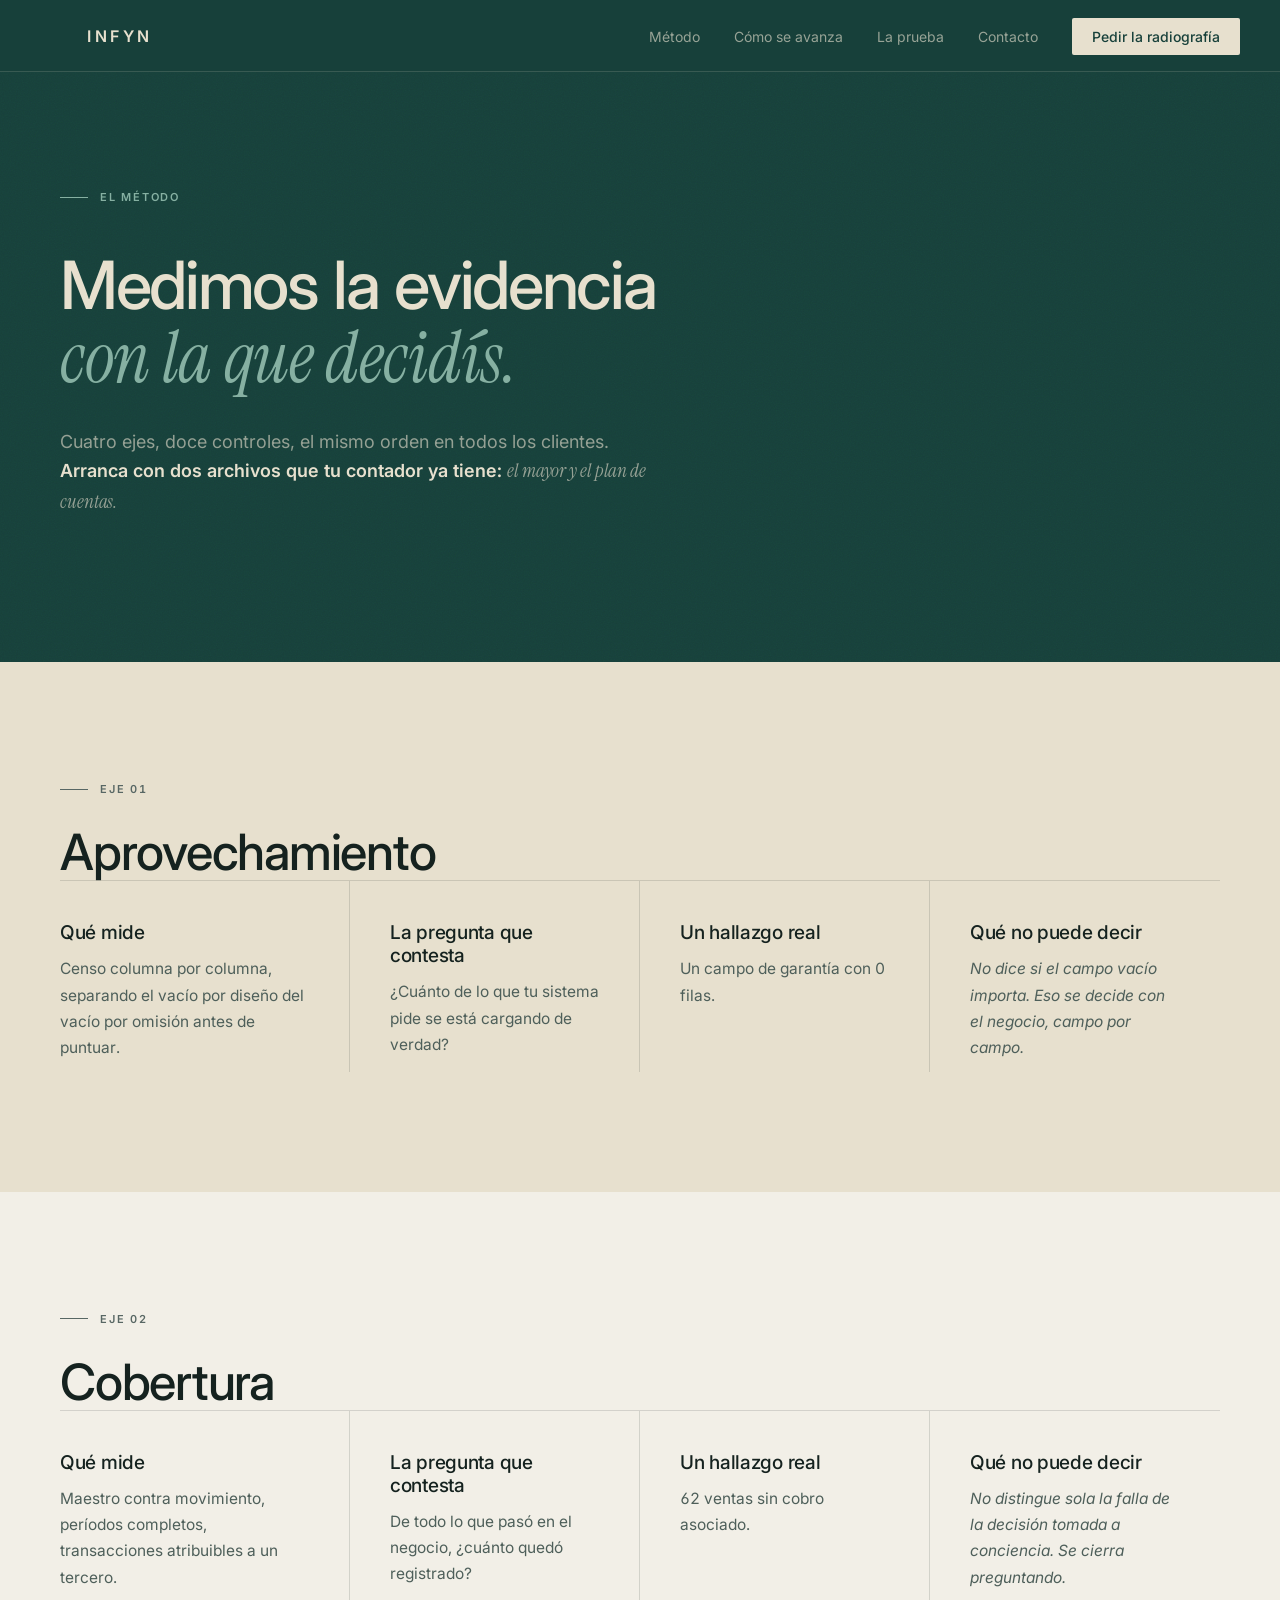
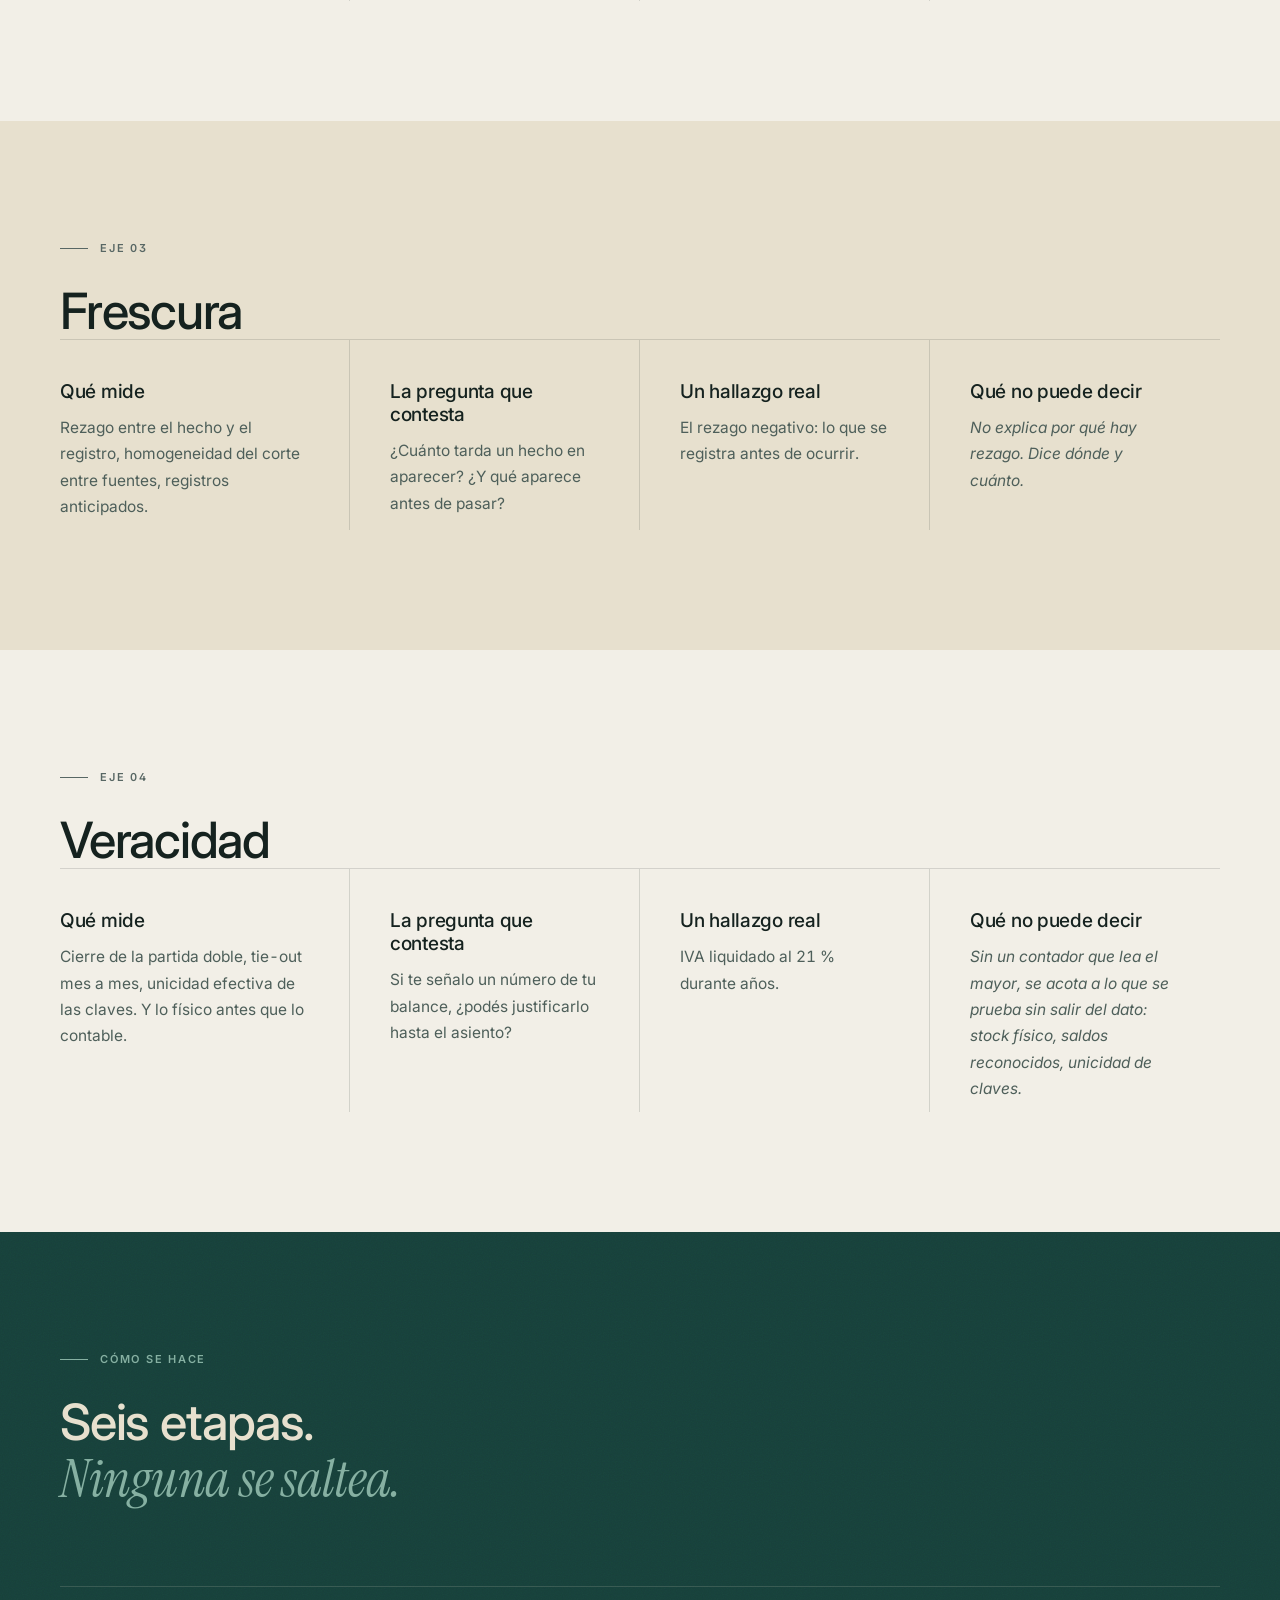
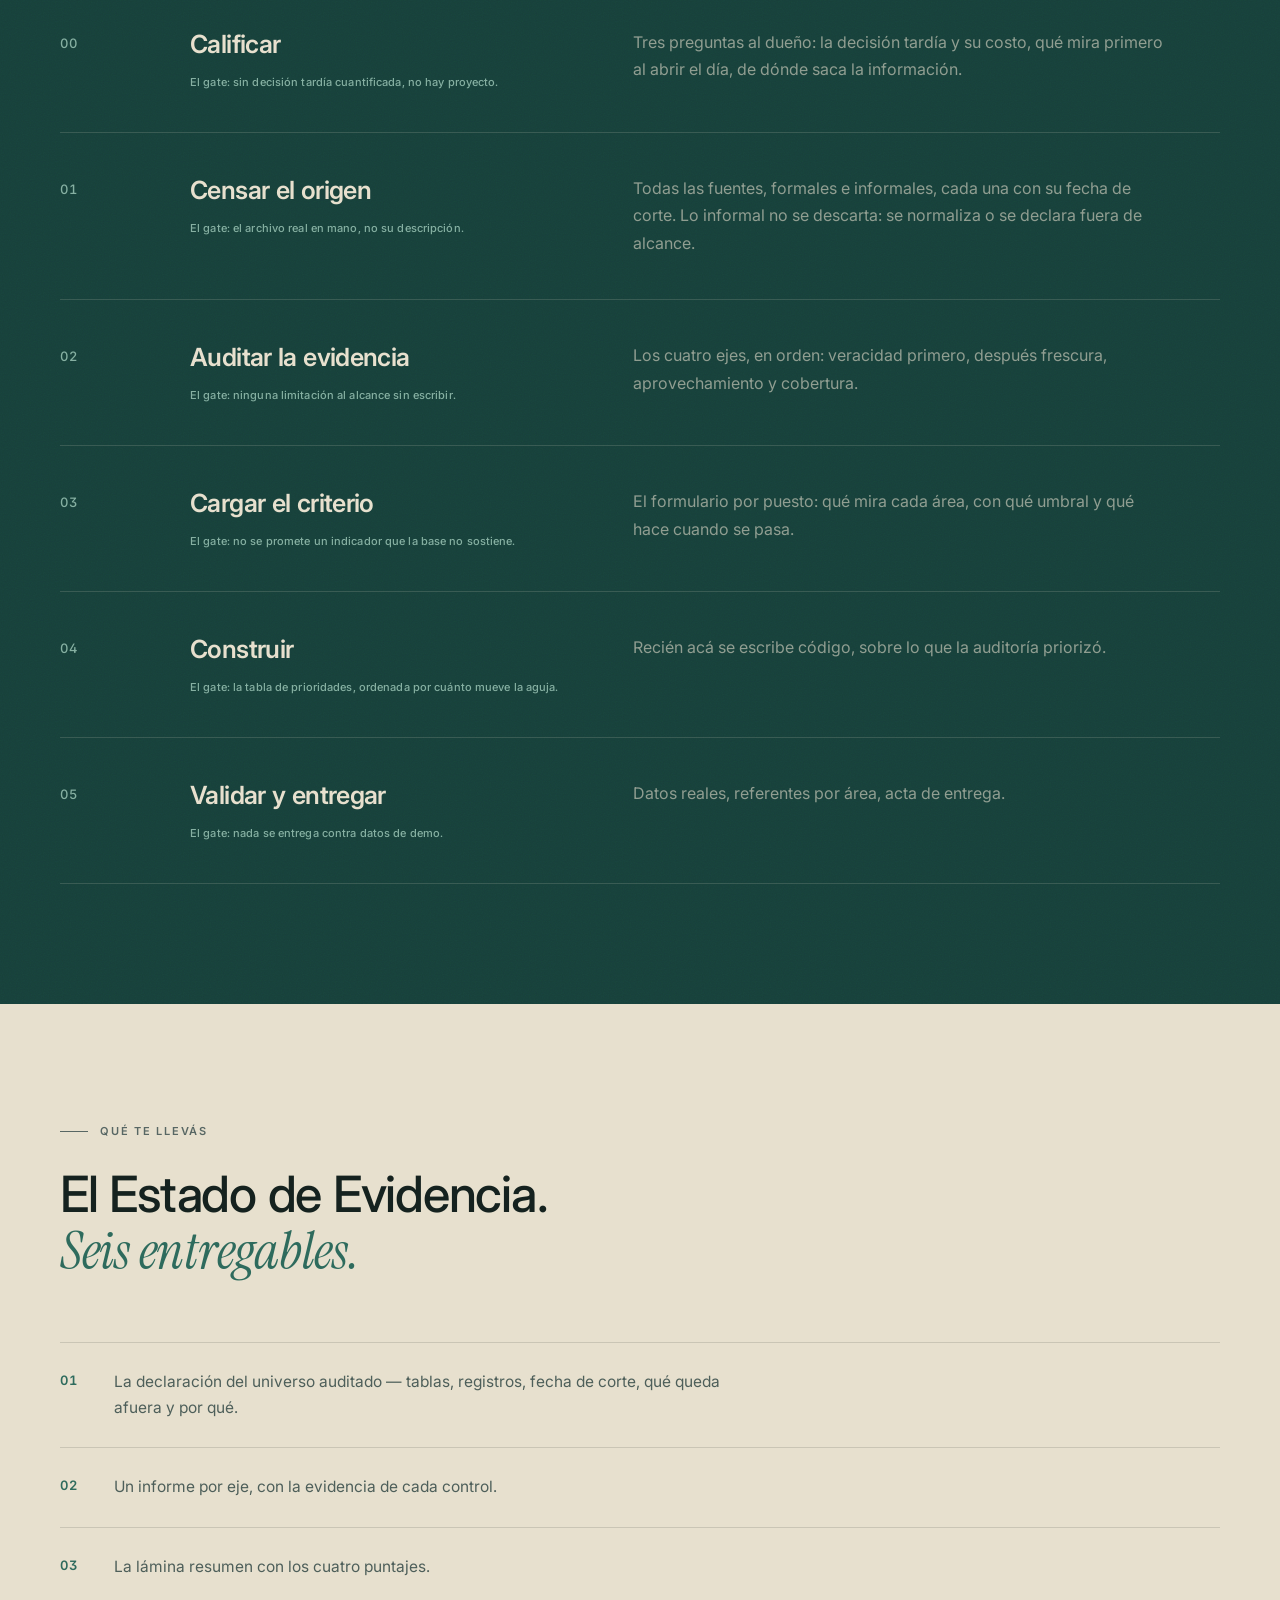
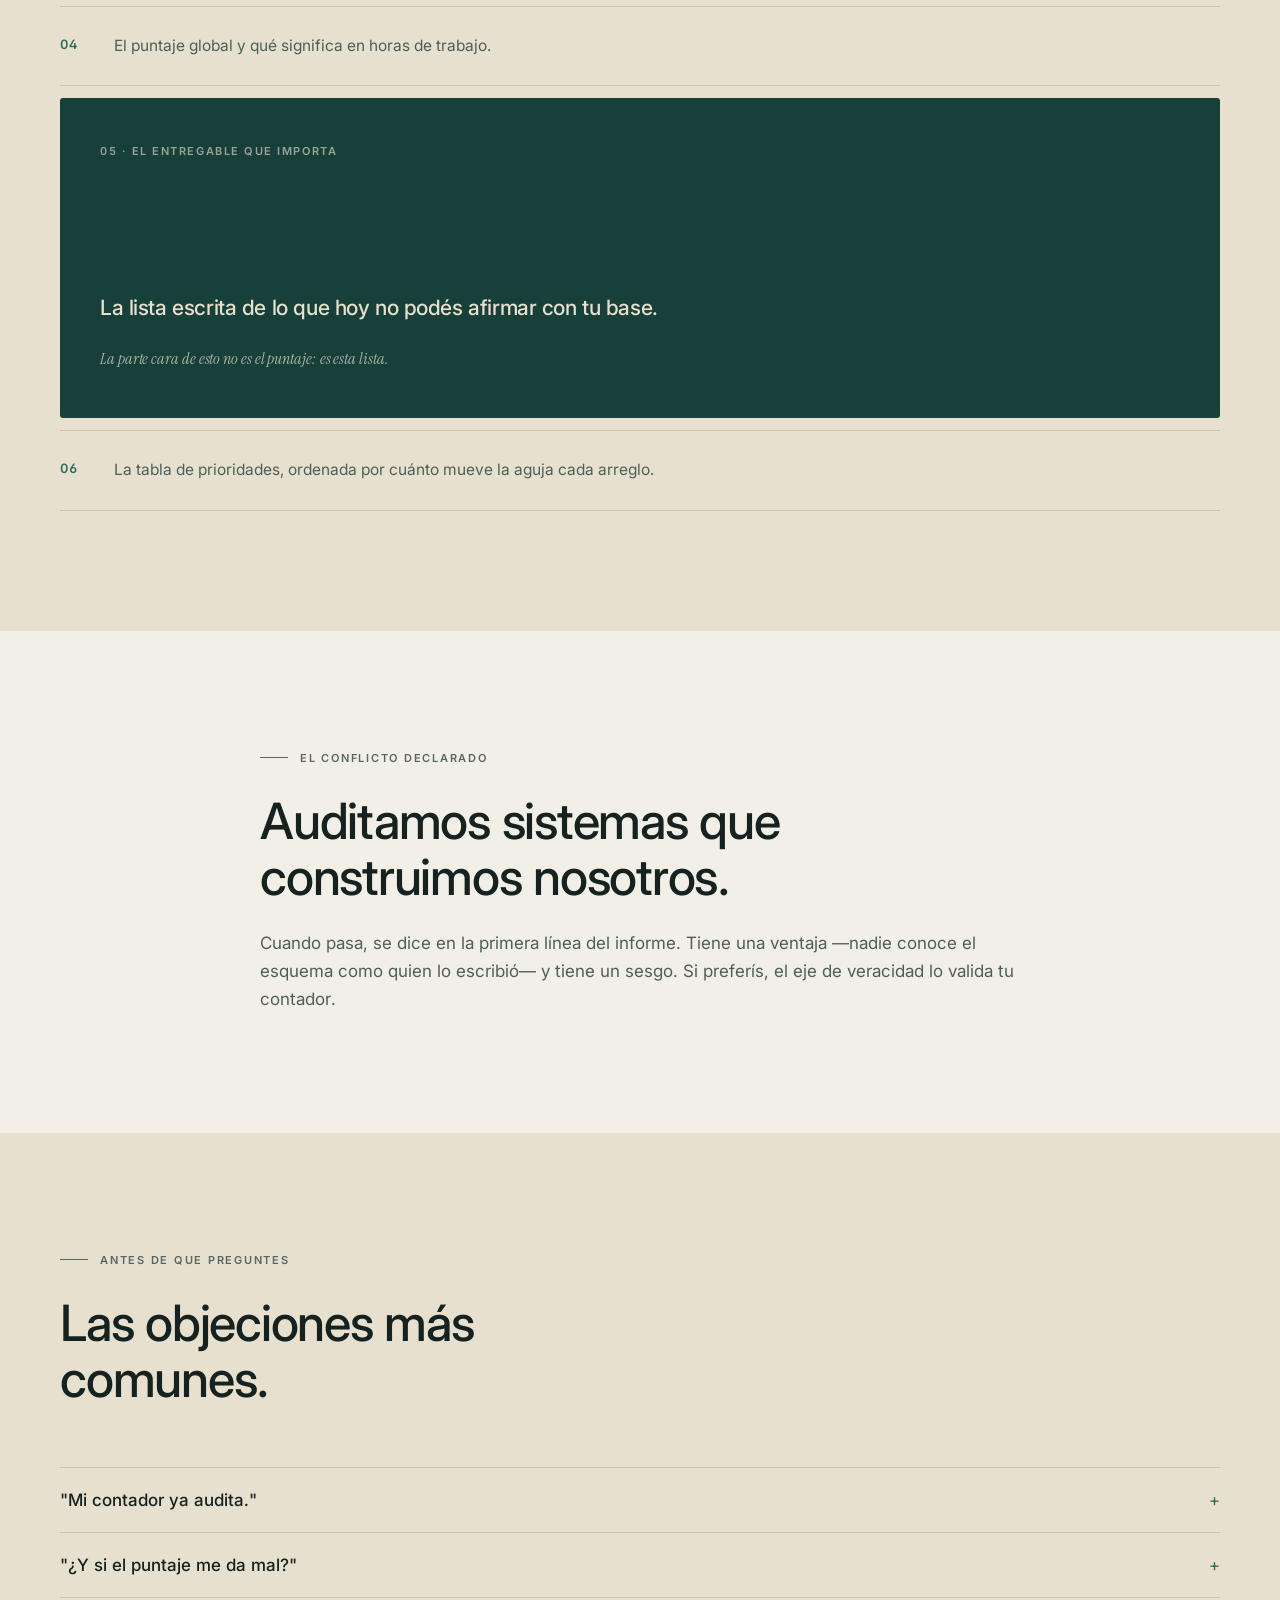
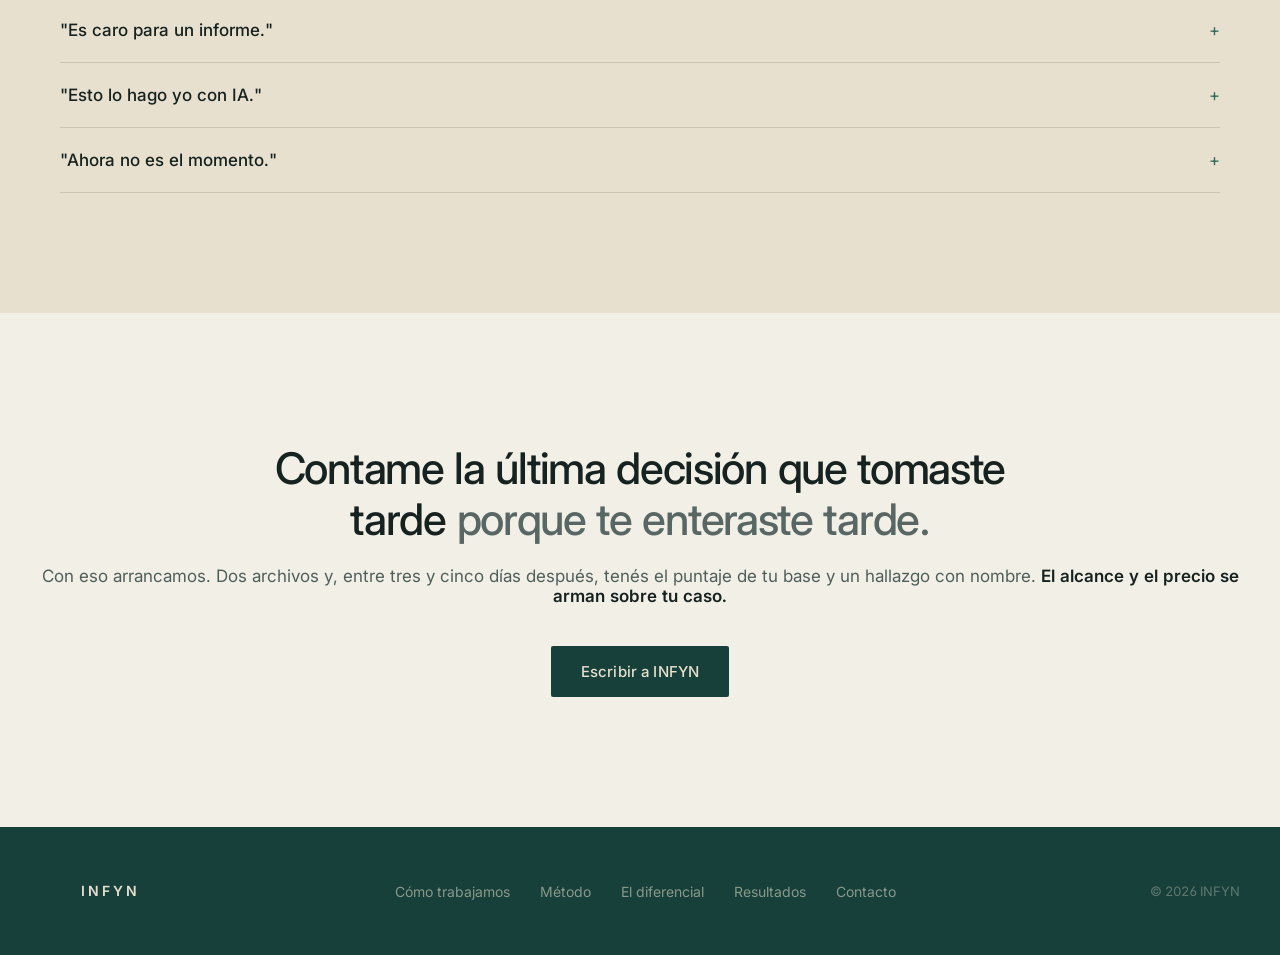
==== auditoria.html @ c4338218 "feat(sitio): /auditoria — el método, las etapas y los límites Co-Authored-By: Claude Sonnet 5 <norep" ====
<!DOCTYPE html>
<html lang="es">
<head>
<meta charset="UTF-8">
<meta name="viewport" content="width=device-width, initial-scale=1.0">
<title>El método — INFYN</title>
<meta name="description" content="Cuatro ejes, doce controles: cómo medimos la base de datos con la que tu negocio decide, qué entregamos y qué no prometemos.">
<link rel="preconnect" href="https://fonts.googleapis.com">
<link rel="preconnect" href="https://fonts.gstatic.com" crossorigin>
<link href="https://fonts.googleapis.com/css2?family=Inter:wght@400;500;600&family=Instrument+Serif:ital@0;1&display=swap" rel="stylesheet">
<link rel="stylesheet" href="/sistema.css">
</head>
<body>

<!-- ═══ NAV ═══ -->
<nav>
  <a href="/" class="logo">
    <span class="logo-marca" role="img" aria-label="INFYN"></span>
    <span class="logo-wordmark">INFYN</span>
  </a>
  <ul class="nav-links">
    <li><a href="/auditoria">Método</a></li>
    <li><a href="/#escalera">Cómo se avanza</a></li>
    <li><a href="/#prueba">La prueba</a></li>
    <li><a href="#contacto">Contacto</a></li>
    <li><a href="#contacto" class="nav-cta">Pedir la radiografía</a></li>
  </ul>
</nav>


<!-- ═══ HERO ═══ -->
<section class="hero grain" style="padding-bottom:100px;">
  <div class="hero-inner">
    <div class="hero-tag">El método</div>

    <h1 class="hero-headline">
      Medimos la evidencia<br>
      <em class="serif">con la que decidís.</em>
    </h1>

    <p class="hero-sub">
      Cuatro ejes, doce controles, el mismo orden en todos los clientes.
      <strong>Arranca con dos archivos que tu contador ya tiene:</strong>
      <em class="serif">el mayor y el plan de cuentas.</em>
    </p>
  </div>
</section>


<!-- ═══ EJE 01 — APROVECHAMIENTO ═══ -->
<section class="problema">
  <div class="wrap">
    <div class="eyebrow">Eje 01</div>
    <h2 class="titulo-seccion">Aprovechamiento</h2>

    <div class="columnas columnas-4">
      <div class="columna">
        <div class="columna-titulo">Qué mide</div>
        <div class="columna-texto">Censo columna por columna, separando el vacío por diseño del vacío por omisión antes de puntuar.</div>
      </div>
      <div class="columna">
        <div class="columna-titulo">La pregunta que contesta</div>
        <div class="columna-texto">¿Cuánto de lo que tu sistema pide se está cargando de verdad?</div>
      </div>
      <div class="columna">
        <div class="columna-titulo">Un hallazgo real</div>
        <div class="columna-texto">Un campo de garantía con 0 filas.</div>
      </div>
      <div class="columna">
        <div class="columna-titulo">Qué no puede decir</div>
        <div class="columna-texto"><em>No dice si el campo vacío importa. Eso se decide con el negocio, campo por campo.</em></div>
      </div>
    </div>
  </div>
</section>


<!-- ═══ EJE 02 — COBERTURA ═══ -->
<section class="escalera">
  <div class="wrap">
    <div class="eyebrow">Eje 02</div>
    <h2 class="titulo-seccion">Cobertura</h2>

    <div class="columnas columnas-4">
      <div class="columna">
        <div class="columna-titulo">Qué mide</div>
        <div class="columna-texto">Maestro contra movimiento, períodos completos, transacciones atribuibles a un tercero.</div>
      </div>
      <div class="columna">
        <div class="columna-titulo">La pregunta que contesta</div>
        <div class="columna-texto">De todo lo que pasó en el negocio, ¿cuánto quedó registrado?</div>
      </div>
      <div class="columna">
        <div class="columna-titulo">Un hallazgo real</div>
        <div class="columna-texto">62 ventas sin cobro asociado.</div>
      </div>
      <div class="columna">
        <div class="columna-titulo">Qué no puede decir</div>
        <div class="columna-texto"><em>No distingue sola la falla de la decisión tomada a conciencia. Se cierra preguntando.</em></div>
      </div>
    </div>
  </div>
</section>


<!-- ═══ EJE 03 — FRESCURA ═══ -->
<section class="problema">
  <div class="wrap">
    <div class="eyebrow">Eje 03</div>
    <h2 class="titulo-seccion">Frescura</h2>

    <div class="columnas columnas-4">
      <div class="columna">
        <div class="columna-titulo">Qué mide</div>
        <div class="columna-texto">Rezago entre el hecho y el registro, homogeneidad del corte entre fuentes, registros anticipados.</div>
      </div>
      <div class="columna">
        <div class="columna-titulo">La pregunta que contesta</div>
        <div class="columna-texto">¿Cuánto tarda un hecho en aparecer? ¿Y qué aparece antes de pasar?</div>
      </div>
      <div class="columna">
        <div class="columna-titulo">Un hallazgo real</div>
        <div class="columna-texto">El rezago negativo: lo que se registra antes de ocurrir.</div>
      </div>
      <div class="columna">
        <div class="columna-titulo">Qué no puede decir</div>
        <div class="columna-texto"><em>No explica por qué hay rezago. Dice dónde y cuánto.</em></div>
      </div>
    </div>
  </div>
</section>


<!-- ═══ EJE 04 — VERACIDAD ═══ -->
<section class="escalera">
  <div class="wrap">
    <div class="eyebrow">Eje 04</div>
    <h2 class="titulo-seccion">Veracidad</h2>

    <div class="columnas columnas-4">
      <div class="columna">
        <div class="columna-titulo">Qué mide</div>
        <div class="columna-texto">Cierre de la partida doble, tie-out mes a mes, unicidad efectiva de las claves. Y lo físico antes que lo contable.</div>
      </div>
      <div class="columna">
        <div class="columna-titulo">La pregunta que contesta</div>
        <div class="columna-texto">Si te señalo un número de tu balance, ¿podés justificarlo hasta el asiento?</div>
      </div>
      <div class="columna">
        <div class="columna-titulo">Un hallazgo real</div>
        <div class="columna-texto">IVA liquidado al 21 % durante años.</div>
      </div>
      <div class="columna">
        <div class="columna-titulo">Qué no puede decir</div>
        <div class="columna-texto"><em>Sin un contador que lea el mayor, se acota a lo que se prueba sin salir del dato: stock físico, saldos reconocidos, unicidad de claves.</em></div>
      </div>
    </div>
  </div>
</section>


<!-- ═══ LAS SEIS ETAPAS ═══ -->
<section class="metodo grain" id="etapas">
  <div class="wrap">
    <div class="eyebrow sobre-verde">Cómo se hace</div>
    <h2 class="titulo-seccion sobre-verde" style="margin-bottom:76px;">Seis etapas.<br><em class="serif acento-salvia">Ninguna se saltea.</em></h2>

    <div>
      <div class="paso">
        <div class="paso-num">00</div>
        <div>
          <div class="paso-titulo"><strong>Calificar</strong></div>
          <div class="paso-tiempo paso-tiempo-ejemplo">El gate: sin decisión tardía cuantificada, no hay proyecto.</div>
        </div>
        <div class="paso-texto">
          Tres preguntas al dueño: la decisión tardía y su costo, qué mira primero al abrir
          el día, de dónde saca la información.
        </div>
      </div>

      <div class="paso">
        <div class="paso-num">01</div>
        <div>
          <div class="paso-titulo"><strong>Censar el origen</strong></div>
          <div class="paso-tiempo paso-tiempo-ejemplo">El gate: el archivo real en mano, no su descripción.</div>
        </div>
        <div class="paso-texto">
          Todas las fuentes, formales e informales, cada una con su fecha de corte. Lo
          informal no se descarta: se normaliza o se declara fuera de alcance.
        </div>
      </div>

      <div class="paso">
        <div class="paso-num">02</div>
        <div>
          <div class="paso-titulo"><strong>Auditar la evidencia</strong></div>
          <div class="paso-tiempo paso-tiempo-ejemplo">El gate: ninguna limitación al alcance sin escribir.</div>
        </div>
        <div class="paso-texto">
          Los cuatro ejes, en orden: veracidad primero, después frescura, aprovechamiento
          y cobertura.
        </div>
      </div>

      <div class="paso">
        <div class="paso-num">03</div>
        <div>
          <div class="paso-titulo"><strong>Cargar el criterio</strong></div>
          <div class="paso-tiempo paso-tiempo-ejemplo">El gate: no se promete un indicador que la base no sostiene.</div>
        </div>
        <div class="paso-texto">
          El formulario por puesto: qué mira cada área, con qué umbral y qué hace cuando
          se pasa.
        </div>
      </div>

      <div class="paso">
        <div class="paso-num">04</div>
        <div>
          <div class="paso-titulo"><strong>Construir</strong></div>
          <div class="paso-tiempo paso-tiempo-ejemplo">El gate: la tabla de prioridades, ordenada por cuánto mueve la aguja.</div>
        </div>
        <div class="paso-texto">
          Recién acá se escribe código, sobre lo que la auditoría priorizó.
        </div>
      </div>

      <div class="paso">
        <div class="paso-num">05</div>
        <div>
          <div class="paso-titulo"><strong>Validar y entregar</strong></div>
          <div class="paso-tiempo paso-tiempo-ejemplo">El gate: nada se entrega contra datos de demo.</div>
        </div>
        <div class="paso-texto">
          Datos reales, referentes por área, acta de entrega.
        </div>
      </div>
    </div>
  </div>
</section>


<!-- ═══ LOS ENTREGABLES ═══ -->
<section class="resultados" id="entregables">
  <div class="wrap">
    <div class="resultados-header">
      <div class="eyebrow">Qué te llevás</div>
      <h2 class="titulo-seccion">El Estado de Evidencia.<br><em class="serif acento-verde">Seis entregables.</em></h2>
    </div>

    <ol class="entregables-lista">
      <li>
        <span class="entregable-num">01</span>
        <span class="entregable-texto">La declaración del universo auditado — tablas, registros, fecha de corte, qué queda afuera y por qué.</span>
      </li>
      <li>
        <span class="entregable-num">02</span>
        <span class="entregable-texto">Un informe por eje, con la evidencia de cada control.</span>
      </li>
      <li>
        <span class="entregable-num">03</span>
        <span class="entregable-texto">La lámina resumen con los cuatro puntajes.</span>
      </li>
      <li>
        <span class="entregable-num">04</span>
        <span class="entregable-texto">El puntaje global y qué significa en horas de trabajo.</span>
      </li>
    </ol>

    <div class="celda c-verde" style="margin:12px 0;">
      <div class="celda-label">05 · el entregable que importa</div>
      <div>
        <p class="celda-frase">La lista escrita de lo que hoy no podés afirmar con tu base.</p>
        <p class="celda-texto"><em class="serif">La parte cara de esto no es el puntaje: es esta lista.</em></p>
      </div>
    </div>

    <ol class="entregables-lista" start="6">
      <li>
        <span class="entregable-num">06</span>
        <span class="entregable-texto">La tabla de prioridades, ordenada por cuánto mueve la aguja cada arreglo.</span>
      </li>
    </ol>
  </div>
</section>


<!-- ═══ EL CONFLICTO DECLARADO ═══ -->
<section class="escalera">
  <div class="wrap" style="max-width:760px;">
    <div class="eyebrow">El conflicto declarado</div>
    <h2 class="titulo-seccion titulo-ancho">Auditamos sistemas que construimos nosotros.</h2>
    <p class="bajada" style="margin-top:24px; max-width:none;">
      Cuando pasa, se dice en la primera línea del informe. Tiene una ventaja —nadie conoce
      el esquema como quien lo escribió— y tiene un sesgo. Si preferís, el eje de veracidad
      lo valida tu contador.
    </p>
  </div>
</section>


<!-- ═══ FAQ ═══ -->
<section class="limites">
  <div class="wrap">
    <div class="eyebrow">Antes de que preguntes</div>
    <h2 class="titulo-seccion">Las objeciones más comunes.</h2>

    <div class="faq" style="margin-top:50px;">
      <details>
        <summary>"Mi contador ya audita."</summary>
        <p>Tu contador audita los estados. Nosotros auditamos el dato con el que los arma.
          Son dos cosas distintas y la segunda casi nunca se hizo.</p>
      </details>
      <details>
        <summary>"¿Y si el puntaje me da mal?"</summary>
        <p>El puntaje no aprueba ni reprueba: te dice cuántas horas hay que poner y dónde.
          Y si da mal, te ahorraste el proyecto que iba a fracasar.</p>
      </details>
      <details>
        <summary>"Es caro para un informe."</summary>
        <p>No estás pagando el informe. Estás pagando la lista escrita de lo que hoy no
          podés afirmar con tus datos, y qué arreglar primero.</p>
      </details>
      <details>
        <summary>"Esto lo hago yo con IA."</summary>
        <p>Corré el conteo de vacíos y te va a dar 87 %. El número real era 95,7. La
          diferencia es clasificar cada vacío con una razón de negocio al lado.</p>
      </details>
      <details>
        <summary>"Ahora no es el momento."</summary>
        <p>Mientras tanto la fuga corre. Se puede empezar por la radiografía, que son dos
          archivos.</p>
      </details>
    </div>
  </div>
</section>


<!-- ═══ CTA ═══ -->
<section class="cta" id="contacto">
  <h2 class="cta-titulo">
    Contame la última decisión que tomaste tarde
    <span>porque te enteraste tarde.</span>
  </h2>
  <p class="cta-sub">
    Con eso arrancamos. Dos archivos y, entre tres y cinco días después, tenés el puntaje de
    tu base y un hallazgo con nombre. <strong>El alcance y el precio se arman sobre tu caso.</strong>
  </p>
  <a href="mailto:info@infynsolutions.com" class="btn btn-oscuro">Escribir a INFYN</a>
</section>


<!-- ═══ FOOTER ═══ -->
<footer>
  <a href="/" class="logo">
    <span class="logo-marca" role="img" aria-label="INFYN" style="--lw:30px;"></span>
    <span class="logo-wordmark" style="font-size:14px;">INFYN</span>
  </a>
  <ul class="footer-nav">
    <li><a href="/#metodo">Cómo trabajamos</a></li>
    <li><a href="/auditoria">Método</a></li>
    <li><a href="/#diferencial">El diferencial</a></li>
    <li><a href="/#prueba">Resultados</a></li>
    <li><a href="#contacto">Contacto</a></li>
  </ul>
  <div class="footer-copy">© 2026 INFYN</div>
</footer>

</body>
</html>
---- sistema.css ----
/* ═══════════════════════════════════════════════════
     INFYN — SISTEMA DE DISEÑO (editorial / institucional)
     ───────────────────────────────────────────────────
     Base       : crema #E7E0CE
     Bloques    : verde profundo #17403A, macizos y planos
     Acento     : salvia #86B0A2 (nunca neón)
     Tipografía : Inter sola, pesos 400–600
     Sin glow, sin gradientes, sin sombras difusas.
     Textura de papel (grain) en los bloques verdes.
     Principio: estructura > estética. Legible en 3 segundos.
  ═══════════════════════════════════════════════════ */

  :root {
    --verde:         #17403A;  /* bloques macizos, texto sobre crema */
    --verde-medio:   #21544C;  /* hover, separadores sobre verde */
    --verde-hoja:    #2E6B5D;  /* estados, barras de datos */
    --salvia:        #86B0A2;  /* acento: labels, filetes, números */
    --salvia-claro:  #ADCBC0;
    --crema:         #E7E0CE;  /* base del sitio */
    --crema-hueso:   #F2EFE7;  /* bloques de respiro */
    --tinta:         #15221F;  /* texto sobre crema */
    --tinta-media:   #4E5F5A;
    --tinta-suave:   #586764;
    --linea:         rgba(21,34,31,0.14);
    --linea-clara:   rgba(231,224,206,0.16);
  }

  * { margin: 0; padding: 0; box-sizing: border-box; }
  html { scroll-behavior: smooth; }

  body {
    background: var(--crema);
    color: var(--tinta);
    font-family: 'Inter', -apple-system, Helvetica, Arial, sans-serif;
    font-weight: 400;
    font-size: 16px;
    overflow-x: hidden;
    -webkit-font-smoothing: antialiased;
    font-feature-settings: 'tnum' 1, 'ss01' 1;
  }

  ::selection { background: var(--verde); color: var(--crema); }

  /* ─── Acento tipográfico: serif itálica para la palabra clave ───
     Una sola por bloque de texto. Va 6% más grande porque la altura x
     de Instrument Serif es menor que la de Inter. */
  .serif {
    font-family: 'Instrument Serif', Georgia, serif;
    font-style: italic;
    font-weight: 400;
    font-size: 1.06em;
    letter-spacing: -0.005em;
  }

  .acento-verde  { color: var(--verde-hoja); }
  .acento-salvia { color: var(--salvia); }

  /* ─── Negrita de cuerpo ───
     600, nunca 700: resalta sin romper el peso del sistema.
     El color sale de --fuerte, que cada bloque define según su fondo:
     así una negrita nueva nunca queda ilegible. */
  strong { font-weight: 600; color: var(--fuerte, var(--tinta)); }
  .hero, .metodo, .quote, footer,
  .c-verde, .c-hoja, .app-side { --fuerte: var(--crema); }
  .c-salvia { --fuerte: var(--verde); }

  /* ─── Textura de papel sobre bloques verdes ─── */
  .grain { position: relative; }
  .grain::before {
    content: '';
    position: absolute;
    inset: 0;
    pointer-events: none;
    opacity: 0.30;
    mix-blend-mode: overlay;
    background-image: url("data:image/svg+xml,%3Csvg xmlns='http://www.w3.org/2000/svg' width='140' height='140'%3E%3Cfilter id='n'%3E%3CfeTurbulence type='fractalNoise' baseFrequency='0.85' numOctaves='3'/%3E%3C/filter%3E%3Crect width='140' height='140' filter='url(%23n)' opacity='0.5'/%3E%3C/svg%3E");
  }
  .grain > * { position: relative; z-index: 1; }

  /* ─── Gráficos de marca ───
     SVG plano, sin relleno ni blur: geometría medida, como un instrumento. */
  .graf-onda {
    position: absolute;
    left: 0; right: 0; bottom: 0;
    width: 100%;
    height: 120px;
    pointer-events: none;
    opacity: 0.9;
  }
  .graf-barras {
    width: 100%;
    max-width: 420px;
    height: 76px;
    margin-top: 26px;
    display: block;
  }
  .graf-linea {
    width: 100%;
    max-width: 300px;
    height: 40px;
    margin-top: 24px;
    display: block;
  }
  .graf-capas {
    width: 100%;
    max-width: 190px;
    justify-self: end;
    align-self: end;
  }

  /* ─── Contenedor ─── */
  .wrap { max-width: 1160px; margin: 0 auto; }

  /* ─── Eyebrow (label de sección) ─── */
  .eyebrow {
    font-size: 11px;
    font-weight: 600;
    letter-spacing: 0.16em;
    text-transform: uppercase;
    color: var(--tinta-suave);
    display: flex;
    align-items: center;
    gap: 12px;
    margin-bottom: 28px;
  }
  .eyebrow::before {
    content: '';
    width: 28px;
    height: 1px;
    background: currentColor;
    flex-shrink: 0;
  }
  .eyebrow.sobre-verde { color: var(--salvia); }

  /* ─── Títulos de sección ─── */
  .titulo-seccion {
    font-size: clamp(30px, 4vw, 50px);
    font-weight: 500;
    line-height: 1.12;
    letter-spacing: -0.025em;
    max-width: 18ch;
  }
  .titulo-seccion.sobre-verde { color: var(--crema); }
  .titulo-seccion.titulo-ancho { max-width: 26ch; }

  .bajada {
    font-size: 17px;
    font-weight: 400;
    line-height: 1.65;
    color: var(--tinta-media);
    max-width: 56ch;
  }
  .bajada.sobre-verde { color: rgba(231,224,206,0.62); }

  /* ─── Botones ─── */
  .btn {
    display: inline-flex;
    align-items: center;
    justify-content: center;
    font-size: 15px;
    font-weight: 500;
    letter-spacing: 0.01em;
    padding: 16px 30px;
    border-radius: 2px;
    text-decoration: none;
    transition: background 0.18s, color 0.18s, border-color 0.18s;
  }
  .btn-claro {                 /* sobre fondo verde */
    background: var(--crema);
    color: var(--verde);
  }
  .btn-claro:hover { background: #fff; }
  .btn-oscuro {                /* sobre fondo crema */
    background: var(--verde);
    color: var(--crema);
  }
  .btn-oscuro:hover { background: var(--verde-medio); }
  .btn-linea {
    border: 1px solid var(--linea-clara);
    color: rgba(231,224,206,0.78);
  }
  .btn-linea:hover { border-color: var(--crema); color: var(--crema); }

  /* ═══ NAV ═══ */
  nav {
    position: fixed;
    top: 0; left: 0; right: 0;
    z-index: 100;
    height: 72px;
    padding: 0 40px;
    display: flex;
    justify-content: space-between;
    align-items: center;
    background: var(--verde);
    border-bottom: 1px solid var(--linea-clara);
  }
  .logo { display: flex; align-items: center; gap: 11px; text-decoration: none; }
  /* El PNG del logo es blanco puro: se enmascara para que tome el crema exacto */
  .logo-marca {
    --lw: 36px;                            /* ancho visible del símbolo */
    width: var(--lw);
    height: calc(var(--lw) * 0.4458);      /* recorta el wordmark del PNG */
    background: var(--crema);
    flex-shrink: 0;
    -webkit-mask-image: url('/Logo Infyn.png');
    mask-image: url('/Logo Infyn.png');
    -webkit-mask-repeat: no-repeat;
    mask-repeat: no-repeat;
    -webkit-mask-size: calc(var(--lw) * 1.6205) auto;
    mask-size: calc(var(--lw) * 1.6205) auto;
    -webkit-mask-position: calc(var(--lw) * -0.3193) calc(var(--lw) * -0.2741);
    mask-position: calc(var(--lw) * -0.3193) calc(var(--lw) * -0.2741);
  }
  .logo-wordmark {
    font-size: 16px;
    font-weight: 600;
    color: var(--crema);
    letter-spacing: 0.22em;
  }
  .nav-links { display: flex; align-items: center; gap: 34px; list-style: none; }
  .nav-links a {
    font-size: 14px;
    font-weight: 400;
    color: rgba(231,224,206,0.62);
    text-decoration: none;
    transition: color 0.18s;
  }
  .nav-links a:hover { color: var(--crema); }
  .nav-cta {
    background: var(--crema);
    color: var(--verde) !important;
    padding: 10px 20px;
    border-radius: 2px;
    font-weight: 500 !important;
    font-size: 14px !important;
    transition: background 0.18s;
  }
  .nav-cta:hover { background: #fff; }

  /* ═══ HERO ═══ */
  .hero {
    background: var(--verde);
    padding: 190px 40px 0;
    position: relative;
    overflow: hidden;
  }
  /* Arco de marca — recurso gráfico plano, sin glow */
  .hero-arco {
    position: absolute;
    top: -70px;
    right: -130px;
    width: 620px;
    height: 620px;
    z-index: 0;
    pointer-events: none;
  }
  .hero-inner { position: relative; z-index: 1; max-width: 1160px; margin: 0 auto; }

  .hero-tag {
    font-size: 11px;
    font-weight: 600;
    letter-spacing: 0.16em;
    text-transform: uppercase;
    color: var(--salvia);
    display: flex;
    align-items: center;
    gap: 12px;
    margin-bottom: 46px;
  }
  .hero-tag::before {
    content: '';
    width: 28px;
    height: 1px;
    background: currentColor;
    flex-shrink: 0;
  }

  .hero-headline {
    font-size: clamp(40px, 5.2vw, 72px);
    font-weight: 500;
    color: var(--crema);
    line-height: 1.06;
    letter-spacing: -0.035em;
    max-width: 17ch;
    margin-bottom: 32px;
  }
  .hero-headline em { color: var(--salvia); }

  .hero-sub {
    font-size: 18px;
    line-height: 1.62;
    color: rgba(231,224,206,0.60);
    max-width: 54ch;
    margin-bottom: 44px;
  }

  .hero-actions {
    display: flex;
    align-items: center;
    gap: 14px;
    margin-bottom: 110px;
  }

  /* Barra de datos al pie del fold */
  .hero-datos {
    display: grid;
    grid-template-columns: repeat(3, 1fr);
    border-top: 1px solid var(--linea-clara);
    list-style: none;
  }
  .hero-datos li {
    padding: 30px 34px 38px 0;
    border-right: 1px solid var(--linea-clara);
  }
  .hero-datos li:last-child { border-right: 0; }
  .hero-datos li:not(:first-child) { padding-left: 34px; }
  .dato-num {
    display: block;
    font-size: 30px;
    font-weight: 500;
    color: var(--crema);
    letter-spacing: -0.03em;
    line-height: 1;
    margin-bottom: 10px;
  }
  .dato-label {
    display: block;
    font-size: 13px;
    color: rgba(231,224,206,0.50);
    line-height: 1.5;
  }

  /* ─── Hero en dos columnas: texto + lámina de score ───
     La lámina es un bloque de flujo normal (a diferencia del .hero-arco
     que reemplaza, que era absolute), así que va al lado del texto en
     vez de apilarse debajo — si no, suma altura real y rompe el fold. */
  .hero-grid {
    display: grid;
    grid-template-columns: 1fr 340px;
    gap: 40px;
    align-items: start;
    padding-bottom: 70px;
  }
  @media (max-width: 1024px) {
    .hero-grid { grid-template-columns: 1fr; gap: 40px; }
  }
  /* Titular escalado solo en el layout de dos columnas — la columna de
     texto queda angosta (1fr menos la lámina) y el tamaño global envuelve
     de más. .hero-headline no se toca porque no se usa fuera del hero.
     max-width: none también hace falta — el 17ch global se pensó para
     fragmentos cortos con varios <br>, y con dos líneas largas de ~33
     caracteres cada una fuerza un wrap extra (4 líneas en vez de 2)
     sin importar el font-size, porque ch escala junto con la tipografía. */
  .hero-grid .hero-headline {
    font-size: clamp(30px, 3.3vw, 47px);
    max-width: none;
  }

  /* ─── Lámina de score: el entregable de la radiografía, en el hero ─── */
  .score-lamina {
    background: var(--crema); color: var(--tinta);
    border-radius: 3px; padding: 26px 28px 22px;
    display: flex; flex-direction: column; gap: 20px;
    --fuerte: var(--tinta);
  }
  .score-ejes { display: grid; grid-template-columns: repeat(4, 1fr); gap: 18px; }
  .score-eje { display: flex; flex-direction: column; align-items: center; gap: 9px; }
  .score-eje svg { width: 62px; height: 62px; color: var(--verde-hoja); }
  .score-eje-num { font-size: 19px; font-weight: 500; letter-spacing: -0.03em; }
  .score-eje-label {
    font-size: 9.5px; font-weight: 600; text-transform: uppercase;
    letter-spacing: 0.13em; color: var(--tinta-suave); text-align: center;
  }
  .score-hallazgo {
    border-top: 1px solid var(--linea); padding-top: 16px;
    font-size: 13px; line-height: 1.55; color: var(--tinta-media);
  }
  /* color resuelve solo vía --fuerte (set arriba en .score-lamina) + la
     regla global "strong { color: var(--fuerte, var(--tinta)) }" */
  @media (max-width: 860px) { .score-ejes { grid-template-columns: repeat(2, 1fr); } }

  /* ═══ PUERTAS ═══ */
  .puertas { background: var(--crema); padding: 110px 40px; }
  .puertas-grid { display: grid; grid-template-columns: repeat(2, 1fr); gap: 20px; margin-top: 54px; }
  .puerta-titulo { font-size: 26px; font-weight: 500; letter-spacing: -0.025em; margin-bottom: 16px; }
  .puerta-texto { font-size: 15.5px; line-height: 1.65; opacity: 0.86; max-width: 46ch; }
  .cierre-seccion {
    margin-top: 42px; padding-top: 28px; border-top: 1px solid var(--linea);
    text-align: center; font-size: 17px; line-height: 1.6; color: var(--tinta-media);
  }
  @media (max-width: 860px) {
    .puertas { padding: 84px 24px; }
    .puertas-grid { grid-template-columns: 1fr; }
  }

  /* ═══ PROBLEMA ═══ */
  .problema { background: var(--crema); padding: 120px 40px; }
  .problema-statement {
    font-size: clamp(28px, 3.6vw, 46px);
    font-weight: 500;
    line-height: 1.18;
    letter-spacing: -0.03em;
    max-width: 22ch;
    margin-bottom: 90px;
  }
  .problema-statement span { color: var(--tinta-suave); }

  .columnas {
    display: grid;
    grid-template-columns: repeat(3, 1fr);
    border-top: 1px solid var(--linea);
  }
  .columnas-4 { grid-template-columns: repeat(4, 1fr); }
  .columna {
    padding: 40px 40px 10px 0;
    border-right: 1px solid var(--linea);
  }
  .columna:last-child { border-right: 0; }
  .columna:not(:first-child) { padding-left: 40px; }
  .columna-icono {
    color: var(--verde-hoja);
    margin-bottom: 26px;
    display: block;
  }
  .columna-titulo {
    font-size: 19px;
    font-weight: 500;
    letter-spacing: -0.015em;
    margin-bottom: 12px;
  }
  .columna-texto {
    font-size: 15.5px;
    line-height: 1.7;
    color: var(--tinta-media);
  }

  /* ═══ MÉTODO ═══ */
  .metodo { background: var(--verde); padding: 120px 40px; }
  .metodo-header {
    display: grid;
    grid-template-columns: 1.15fr 0.9fr 200px;
    gap: 56px;
    align-items: end;
    margin-bottom: 76px;
  }
  .paso {
    display: grid;
    grid-template-columns: 90px 1.1fr 1.6fr;
    gap: 40px;
    align-items: start;
    padding: 42px 0;
    border-top: 1px solid var(--linea-clara);
  }
  .paso:last-child { border-bottom: 1px solid var(--linea-clara); }
  .paso-num {
    font-size: 13px;
    font-weight: 500;
    letter-spacing: 0.1em;
    color: var(--salvia);
    padding-top: 6px;
  }
  .paso-titulo {
    font-size: 25px;
    font-weight: 500;
    color: var(--crema);
    letter-spacing: -0.025em;
    line-height: 1.2;
  }
  .paso-texto {
    font-size: 16px;
    line-height: 1.72;
    color: rgba(231,224,206,0.58);
    max-width: 54ch;
  }
  .paso-tiempo {
    display: inline-block;
    margin-top: 16px;
    font-size: 11px;
    font-weight: 600;
    letter-spacing: 0.14em;
    text-transform: uppercase;
    color: var(--salvia);
  }
  /* Modificador para .paso-tiempo cuando el contenido es una oración larga
     (ejemplo real) en vez de una insignia corta (duración) — sin tracking
     ancho ni mayúsculas, para que no "grite". No toca el comportamiento
     por defecto de .paso-tiempo. */
  .paso-tiempo-ejemplo {
    text-transform: none;
    letter-spacing: 0.01em;
    font-weight: 500;
  }

  /* ═══ LA ESCALERA ═══ */
  .escalera { background: var(--crema-hueso); padding: 120px 40px; }
  .escalon {
    display: grid; grid-template-columns: 62px 1fr 150px;
    gap: 34px; align-items: start;
    padding: 30px 0; border-top: 1px solid var(--linea);
  }
  .escalon:last-of-type { border-bottom: 1px solid var(--linea); }
  .escalon-num {
    font-size: 13px; font-weight: 600; color: var(--verde-hoja);
    letter-spacing: 0.08em; padding-top: 4px;
  }
  .escalon-nombre { font-size: 21px; font-weight: 500; letter-spacing: -0.02em; }
  .escalon-texto { margin-top: 9px; font-size: 15px; line-height: 1.62; color: var(--tinta-media); max-width: 62ch; }
  .escalon-tiempo {
    font-size: 11px; font-weight: 600; text-transform: uppercase;
    letter-spacing: 0.14em; color: var(--tinta-suave); text-align: right; padding-top: 7px;
  }
  .escalera-nota {
    margin-top: 40px; padding-top: 26px; border-top: 1px solid var(--linea);
    font-size: 15px; line-height: 1.62; color: var(--tinta-media); max-width: 68ch;
  }
  @media (max-width: 860px) {
    .escalera { padding: 84px 24px; }
    .escalon { grid-template-columns: 46px 1fr; gap: 18px; }
    .escalon-tiempo { grid-column: 2; text-align: left; padding-top: 10px; }
  }

  /* ═══ CIRO — el diferencial ═══ */
  .producto { background: var(--crema-hueso); padding: 120px 40px; }
  .producto-header { margin-bottom: 70px; max-width: 760px; }
  .producto-header .bajada { margin-top: 22px; }
  .capacidades {
    display: flex;
    flex-wrap: wrap;
    gap: 10px;
    margin-top: 34px;
  }
  .capacidad {
    font-size: 13px;
    font-weight: 500;
    color: var(--verde);
    border: 1px solid var(--linea);
    border-radius: 2px;
    padding: 9px 16px;
  }

  .mockup-layout {
    display: grid;
    grid-template-columns: 1fr 268px;
    gap: 26px;
    align-items: end;
  }

  /* — Lámina de escritorio — */
  .lamina {
    background: var(--crema);
    border: 1px solid var(--linea);
    border-radius: 3px;
    overflow: hidden;
  }
  .lamina-barra {
    display: flex;
    align-items: center;
    justify-content: center;
    height: 38px;
    background: rgba(21,34,31,0.04);
    border-bottom: 1px solid var(--linea);
  }
  .lamina-url {
    font-size: 11px;
    letter-spacing: 0.04em;
    color: var(--tinta-suave);
  }
  .app { display: grid; grid-template-columns: 172px 1fr; min-height: 430px; }

  .app-side { background: var(--verde); padding: 20px 16px; }
  .app-marca {
    display: flex;
    align-items: center;
    gap: 10px;
    padding-bottom: 18px;
    margin-bottom: 18px;
    border-bottom: 1px solid var(--linea-clara);
  }
  .app-marca-sigla {
    width: 26px; height: 26px;
    border: 1px solid var(--salvia);
    border-radius: 2px;
    display: flex; align-items: center; justify-content: center;
    font-size: 11px; font-weight: 600; color: var(--salvia);
  }
  .app-marca-nombre { font-size: 13px; font-weight: 500; color: var(--crema); line-height: 1.2; }
  .app-marca-sub { font-size: 10px; color: rgba(231,224,206,0.42); }
  .app-grupo {
    font-size: 9px;
    font-weight: 600;
    letter-spacing: 0.14em;
    text-transform: uppercase;
    color: rgba(231,224,206,0.32);
    margin: 16px 0 8px;
  }
  .app-item {
    display: flex;
    align-items: center;
    gap: 9px;
    font-size: 12px;
    color: rgba(231,224,206,0.58);
    padding: 7px 9px;
    border-radius: 2px;
  }
  .app-item svg { flex-shrink: 0; opacity: 0.75; }
  .app-item.activo { background: var(--verde-medio); color: var(--crema); }
  .app-item .contador {
    margin-left: auto;
    font-size: 10px;
    color: var(--salvia);
  }

  .app-main { background: var(--crema); display: flex; flex-direction: column; }
  .app-top {
    display: flex;
    align-items: center;
    justify-content: space-between;
    padding: 15px 20px;
    border-bottom: 1px solid var(--linea);
  }
  .app-top-titulo { font-size: 14px; font-weight: 500; }
  .app-top-meta { display: flex; align-items: center; gap: 14px; }
  .app-estado {
    font-size: 10px;
    font-weight: 500;
    letter-spacing: 0.08em;
    text-transform: uppercase;
    color: var(--verde-hoja);
    display: flex; align-items: center; gap: 6px;
  }
  .app-estado::before {
    content: '';
    width: 5px; height: 5px;
    border-radius: 50%;
    background: var(--verde-hoja);
  }
  .app-periodo { font-size: 11px; color: var(--tinta-suave); }
  .app-body { padding: 18px 20px 22px; display: flex; flex-direction: column; gap: 14px; }

  .kpis { display: grid; grid-template-columns: repeat(4, 1fr); gap: 10px; }
  .kpi {
    border: 1px solid var(--linea);
    border-radius: 2px;
    padding: 13px 13px 11px;
    background: var(--crema-hueso);
  }
  .kpi.destacado { background: var(--verde); border-color: var(--verde); }
  .kpi-label {
    font-size: 9px;
    font-weight: 600;
    letter-spacing: 0.11em;
    text-transform: uppercase;
    color: var(--tinta-suave);
    margin-bottom: 7px;
  }
  .kpi.destacado .kpi-label { color: rgba(231,224,206,0.52); }
  .kpi-valor {
    font-size: 17px;
    font-weight: 500;
    letter-spacing: -0.03em;
    line-height: 1;
    margin-bottom: 5px;
  }
  .kpi.destacado .kpi-valor { color: var(--crema); }
  .kpi-delta { font-size: 10px; color: var(--verde-hoja); }
  .kpi.destacado .kpi-delta { color: var(--salvia); }
  .kpi-delta.baja { color: var(--tinta-suave); }
  .spark { display: flex; align-items: flex-end; gap: 2px; height: 20px; margin-top: 9px; }
  .spark span { flex: 1; background: var(--verde-hoja); opacity: 0.30; border-radius: 1px; }
  .spark span:last-child { opacity: 0.85; }
  .kpi.destacado .spark span { background: var(--salvia); opacity: 0.35; }
  .kpi.destacado .spark span:last-child { opacity: 1; }

  .paneles { display: grid; grid-template-columns: 1.55fr 1fr; gap: 10px; }
  .panel {
    border: 1px solid var(--linea);
    border-radius: 2px;
    padding: 15px;
    background: var(--crema-hueso);
  }
  .panel-titulo {
    font-size: 10px;
    font-weight: 600;
    letter-spacing: 0.11em;
    text-transform: uppercase;
    color: var(--tinta-suave);
    margin-bottom: 16px;
  }
  .barras { display: flex; align-items: flex-end; gap: 12px; height: 108px; }
  .barra-grupo { flex: 1; display: flex; align-items: flex-end; gap: 3px; height: 100%; position: relative; }
  .barra-in  { flex: 1; background: var(--verde); border-radius: 1px 1px 0 0; }
  .barra-out { flex: 1; background: var(--salvia); border-radius: 1px 1px 0 0; }
  .barra-mes {
    position: absolute;
    bottom: -17px; left: 0; right: 0;
    text-align: center;
    font-size: 9px;
    color: var(--tinta-suave);
  }
  .barras-leyenda {
    display: flex; gap: 16px;
    margin-top: 26px;
    font-size: 10px; color: var(--tinta-suave);
  }
  .barras-leyenda span { display: flex; align-items: center; gap: 6px; }
  .barras-leyenda i { width: 8px; height: 8px; border-radius: 1px; display: inline-block; }

  .nota-ciro {
    border-left: 2px solid var(--salvia);
    padding-left: 13px;
    font-size: 12px;
    line-height: 1.62;
    color: var(--tinta-media);
  }
  .nota-ciro strong { font-weight: 600; color: var(--tinta); }
  .nota-firma {
    margin-top: 12px;
    font-size: 9px;
    font-weight: 600;
    letter-spacing: 0.13em;
    text-transform: uppercase;
    color: var(--tinta-suave);
  }

  /* — Teléfono — */
  .telefono {
    background: var(--verde);
    border-radius: 22px;
    padding: 9px;
    align-self: end;
  }
  .telefono-pantalla {
    background: var(--crema);
    border-radius: 15px;
    overflow: hidden;
    display: flex;
    flex-direction: column;
    height: 470px;
  }
  .chat-top {
    display: flex; align-items: center; gap: 9px;
    padding: 14px 14px 12px;
    border-bottom: 1px solid var(--linea);
  }
  .chat-sigla {
    width: 26px; height: 26px;
    border: 1px solid var(--verde-hoja);
    border-radius: 2px;
    display: flex; align-items: center; justify-content: center;
    font-size: 11px; font-weight: 600; color: var(--verde);
  }
  .chat-nombre { font-size: 12.5px; font-weight: 500; line-height: 1.2; }
  .chat-estado { font-size: 9.5px; color: var(--tinta-suave); }
  .chat-body {
    flex: 1;
    padding: 14px;
    display: flex;
    flex-direction: column;
    justify-content: flex-end;
    gap: 10px;
    overflow: hidden;
  }
  .burbuja {
    font-size: 11.5px;
    line-height: 1.58;
    padding: 10px 12px;
    border-radius: 3px;
    max-width: 88%;
  }
  .burbuja-user {
    align-self: flex-end;
    background: var(--verde);
    color: var(--crema);
  }
  .burbuja-bot {
    align-self: flex-start;
    background: var(--crema-hueso);
    border: 1px solid var(--linea);
    color: var(--tinta-media);
  }
  .burbuja-bot strong { color: var(--verde); font-weight: 600; }
  .mini-datos {
    display: grid;
    grid-template-columns: repeat(3, 1fr);
    gap: 8px;
    margin-top: 10px;
    padding-top: 10px;
    border-top: 1px solid var(--linea);
  }
  .mini-dato-label {
    font-size: 8px; font-weight: 600; letter-spacing: 0.1em;
    text-transform: uppercase; color: var(--tinta-suave);
    margin-bottom: 3px;
  }
  .mini-dato-valor { font-size: 12px; font-weight: 500; color: var(--tinta); letter-spacing: -0.02em; }
  .chat-input {
    display: flex; align-items: center; justify-content: space-between;
    margin: 0 12px 12px;
    padding: 10px 12px;
    border: 1px solid var(--linea);
    border-radius: 3px;
    font-size: 11.5px;
    color: var(--tinta-suave);
  }
  .chat-enviar {
    width: 20px; height: 20px;
    background: var(--verde);
    color: var(--crema);
    border-radius: 2px;
    display: flex; align-items: center; justify-content: center;
    font-size: 11px;
  }

  /* ═══ RESULTADOS — bento ═══ */
  .resultados { background: var(--crema); padding: 120px 40px; }
  .resultados-header { margin-bottom: 60px; }
  .bento {
    display: grid;
    grid-template-columns: repeat(3, 1fr);
    gap: 12px;
  }
  .celda {
    position: relative;
    overflow: hidden;
    padding: 46px 40px;
    min-height: 320px;
    display: flex;
    flex-direction: column;
    justify-content: space-between;
    border-radius: 3px;
  }
  .celda-ancha { grid-column: span 2; }
  .c-verde  { background: var(--verde);      color: var(--crema); }
  .c-hueso  { background: var(--crema-hueso); color: var(--tinta); }
  .c-salvia { background: var(--salvia);     color: var(--verde); }
  .c-hoja   { background: var(--verde-hoja); color: var(--crema); }
  .esq-tr { border-top-right-radius: 150px; }
  .esq-bl { border-bottom-left-radius: 150px; }

  .celda > div { position: relative; z-index: 1; }
  .celda > .graf-onda { z-index: 0; }
  .graf-spark {
    width: 100%;
    height: 62px;
    display: block;
    margin-bottom: 20px;
  }

  .celda-num {
    font-size: clamp(46px, 5.6vw, 76px);
    font-weight: 500;
    letter-spacing: -0.045em;
    line-height: 0.94;
  }
  .celda-label {
    font-size: 11px;
    font-weight: 600;
    letter-spacing: 0.14em;
    text-transform: uppercase;
    margin-bottom: 14px;
    opacity: 0.62;
  }
  .celda-texto {
    font-size: 15.5px;
    line-height: 1.68;
    max-width: 42ch;
    opacity: 0.72;
    margin-top: 22px;
  }
  .celda-frase {
    font-size: 21px;
    font-weight: 500;
    line-height: 1.4;
    letter-spacing: -0.02em;
  }
  .celda-link {
    font-size: 14px;
    color: inherit;
    text-decoration: none;
    border-bottom: 1px solid currentColor;
    padding-bottom: 3px;
    align-self: flex-start;
    opacity: 0.85;
  }
  .celda-link:hover { opacity: 1; }

  /* ═══ LÍMITES ═══ */
  .limites { background: var(--crema); padding: 120px 40px; }
  .limites .titulo-seccion { margin-bottom: 60px; }

  /* ═══ QUOTE ═══ */
  .quote {
    background: var(--verde);
    padding: 150px 40px;
    text-align: center;
    position: relative;
    overflow: hidden;
  }
  .quote-arco {
    position: absolute;
    top: 50%; left: 50%;
    transform: translate(-50%, -50%);
    width: 560px; height: 560px;
    z-index: 0;
    pointer-events: none;
  }
  .quote-texto {
    position: relative;
    z-index: 1;
    font-size: clamp(30px, 4.4vw, 58px);
    font-weight: 500;
    line-height: 1.16;
    letter-spacing: -0.035em;
    color: var(--crema);
    max-width: 20ch;
    margin: 0 auto;
  }
  .quote-texto span { color: var(--salvia); }

  /* ═══ CTA ═══ */
  .cta {
    background: var(--crema-hueso);
    padding: 130px 40px;
    text-align: center;
  }
  .cta-titulo {
    font-size: clamp(26px, 3.4vw, 44px);
    font-weight: 500;
    line-height: 1.18;
    letter-spacing: -0.03em;
    max-width: 28ch;
    margin: 0 auto 20px;
  }
  .cta-titulo span { color: var(--tinta-suave); }
  .cta-sub {
    font-size: 17px;
    color: var(--tinta-media);
    margin-bottom: 40px;
  }

  /* ═══ FOOTER ═══ */
  footer {
    background: var(--verde);
    padding: 54px 40px;
    display: flex;
    align-items: center;
    justify-content: space-between;
    gap: 30px;
    flex-wrap: wrap;
  }
  .footer-nav { display: flex; gap: 30px; list-style: none; }
  .footer-nav a {
    font-size: 14px;
    color: rgba(231,224,206,0.55);
    text-decoration: none;
    transition: color 0.18s;
  }
  .footer-nav a:hover { color: var(--crema); }
  .footer-copy { font-size: 13px; color: rgba(231,224,206,0.35); }

  /* ═══ RESPONSIVE ═══ */
  @media (max-width: 1024px) {
    .mockup-layout { grid-template-columns: 1fr; }
    .telefono { max-width: 268px; margin: 0 auto; }
    .metodo-header { grid-template-columns: 1fr 200px; gap: 34px; align-items: start; }
    .graf-capas { grid-row: span 2; align-self: center; }
    .paso { grid-template-columns: 60px 1fr; gap: 24px; }
    .paso-texto { grid-column: 2; margin-top: 14px; }
    .bento { grid-template-columns: repeat(2, 1fr); }
    .celda-ancha { grid-column: span 2; }
  }

  @media (max-width: 860px) {
    nav { padding: 0 24px; }
    .nav-links li:not(:last-child) { display: none; }
    .hero { padding: 150px 24px 0; }
    .hero-actions { margin-bottom: 70px; }
    .hero-arco { width: 380px; height: 380px; right: -150px; }
    .problema, .metodo, .producto, .resultados, .limites { padding: 84px 24px; }
    .quote { padding: 110px 24px; }
    .cta { padding: 96px 24px; }
    footer { padding: 40px 24px; }
    .metodo-header { grid-template-columns: 1fr; }
    .graf-capas { display: none; }
    .columnas { grid-template-columns: 1fr; }
    .columna {
      border-right: 0;
      border-bottom: 1px solid var(--linea);
      padding: 32px 0 30px !important;
    }
    .columna:last-child { border-bottom: 0; }
    .hero-datos { grid-template-columns: 1fr; }
    .hero-datos li {
      border-right: 0;
      border-bottom: 1px solid var(--linea-clara);
      padding: 24px 0 !important;
    }
    .hero-datos li:last-child { border-bottom: 0; }
    .lamina { display: none; }
    .telefono { max-width: 300px; }
    .bento { grid-template-columns: 1fr; }
    .celda-ancha { grid-column: span 1; }
    .celda { min-height: 260px; padding: 36px 28px; }
    .esq-tr { border-top-right-radius: 90px; }
    .esq-bl { border-bottom-left-radius: 90px; }
  }

  @media (max-width: 560px) {
    .hero-actions { flex-direction: column; align-items: stretch; }
    .btn { width: 100%; }
    .paso { grid-template-columns: 1fr; gap: 10px; }
    .paso-texto { grid-column: 1; }
    .footer-nav { gap: 20px; }
  }

  /* ═══ ENTREGABLES (auditoria.html) ═══ */
  .entregables-lista {
    list-style: none;
    border-top: 1px solid var(--linea);
  }
  .entregables-lista li {
    display: flex;
    gap: 28px;
    padding: 26px 0;
    border-bottom: 1px solid var(--linea);
  }
  .entregables-lista .entregable-num {
    font-size: 13px;
    font-weight: 600;
    color: var(--verde-hoja);
    letter-spacing: 0.08em;
    padding-top: 3px;
    flex-shrink: 0;
    width: 26px;
  }
  .entregables-lista .entregable-texto {
    font-size: 15.5px;
    line-height: 1.7;
    color: var(--tinta-media);
    max-width: 62ch;
  }
  @media (max-width: 860px) {
    .entregables-lista li { gap: 18px; }
  }

  /* ═══ FAQ (auditoria.html) ═══ */
  .faq details { border-top: 1px solid var(--linea); padding: 22px 0; }
  .faq details:last-of-type { border-bottom: 1px solid var(--linea); }
  .faq summary { cursor: pointer; font-size: 17px; font-weight: 500; list-style: none; }
  .faq summary::-webkit-details-marker { display: none; }
  .faq summary::after { content: '+'; float: right; color: var(--verde-hoja); font-weight: 400; }
  .faq details[open] summary::after { content: '–'; }
  .faq p { margin-top: 14px; font-size: 15px; line-height: 1.65; color: var(--tinta-media); max-width: 68ch; }
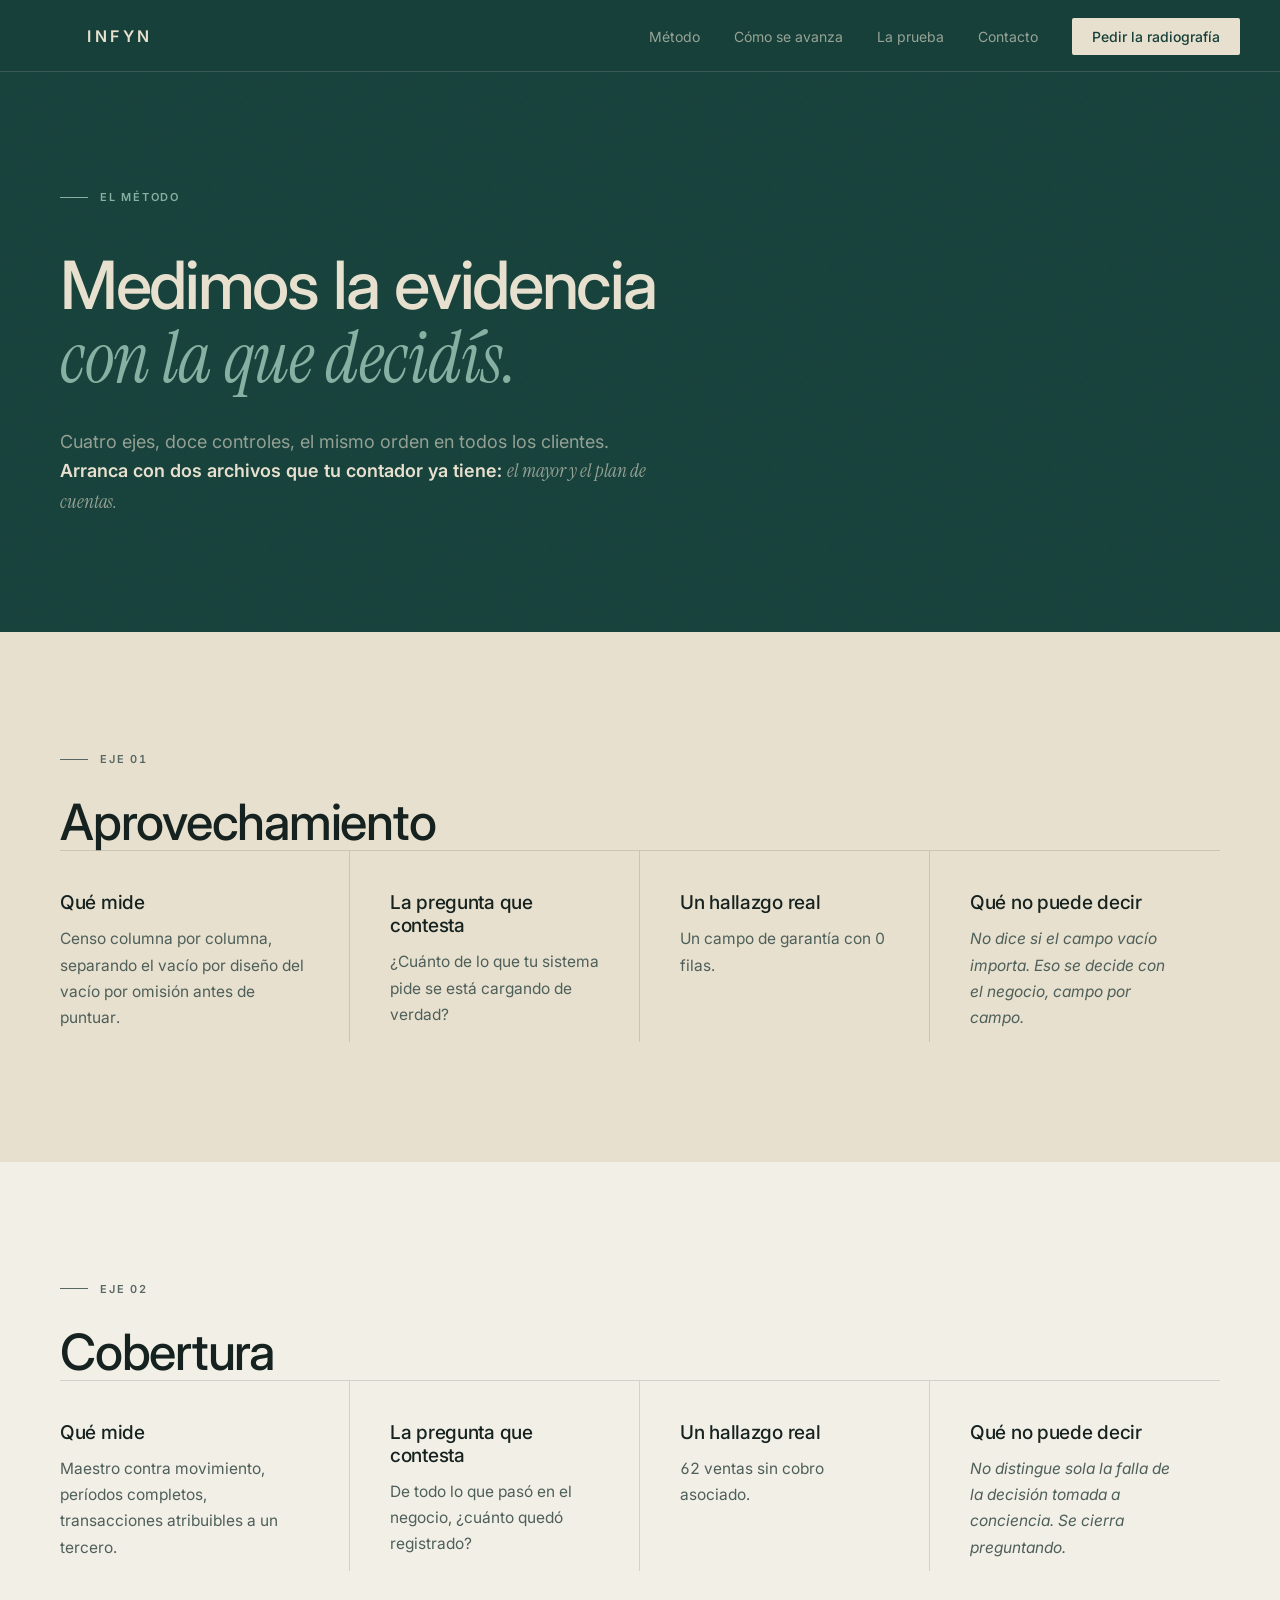
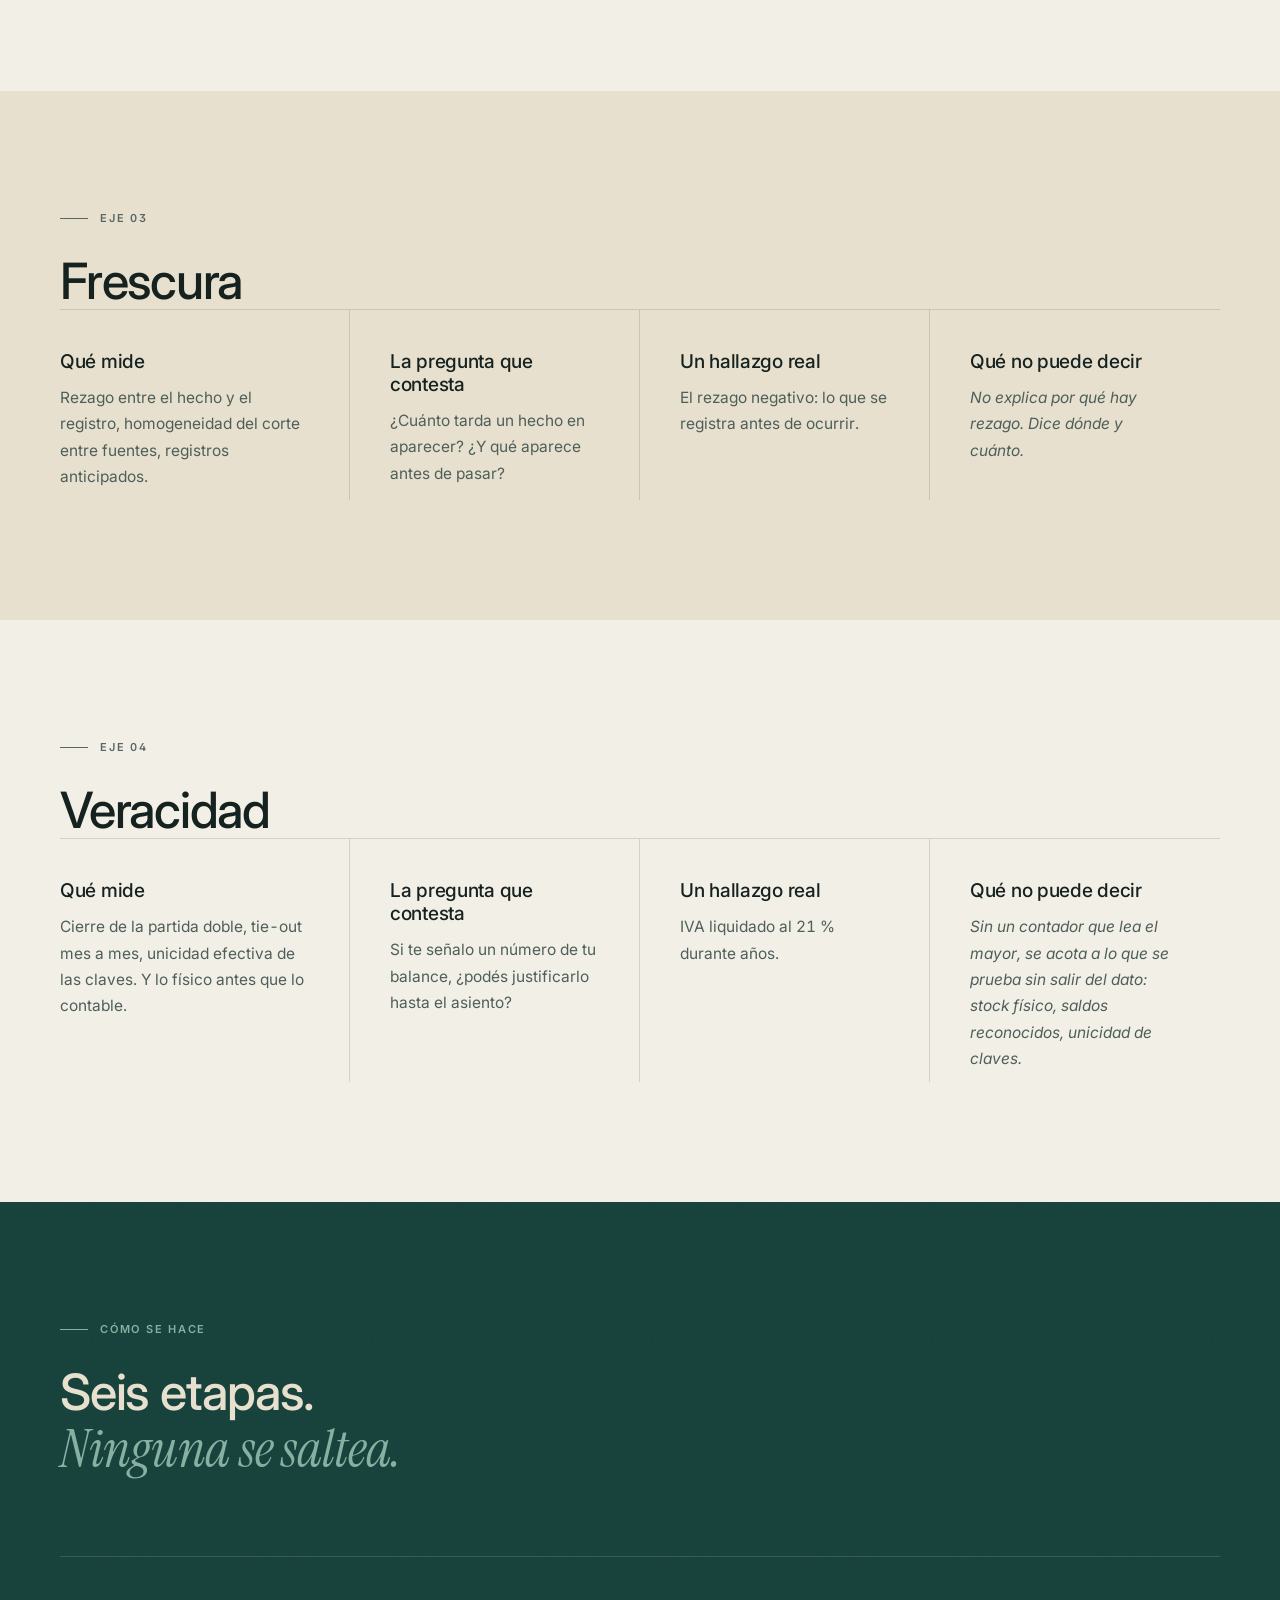
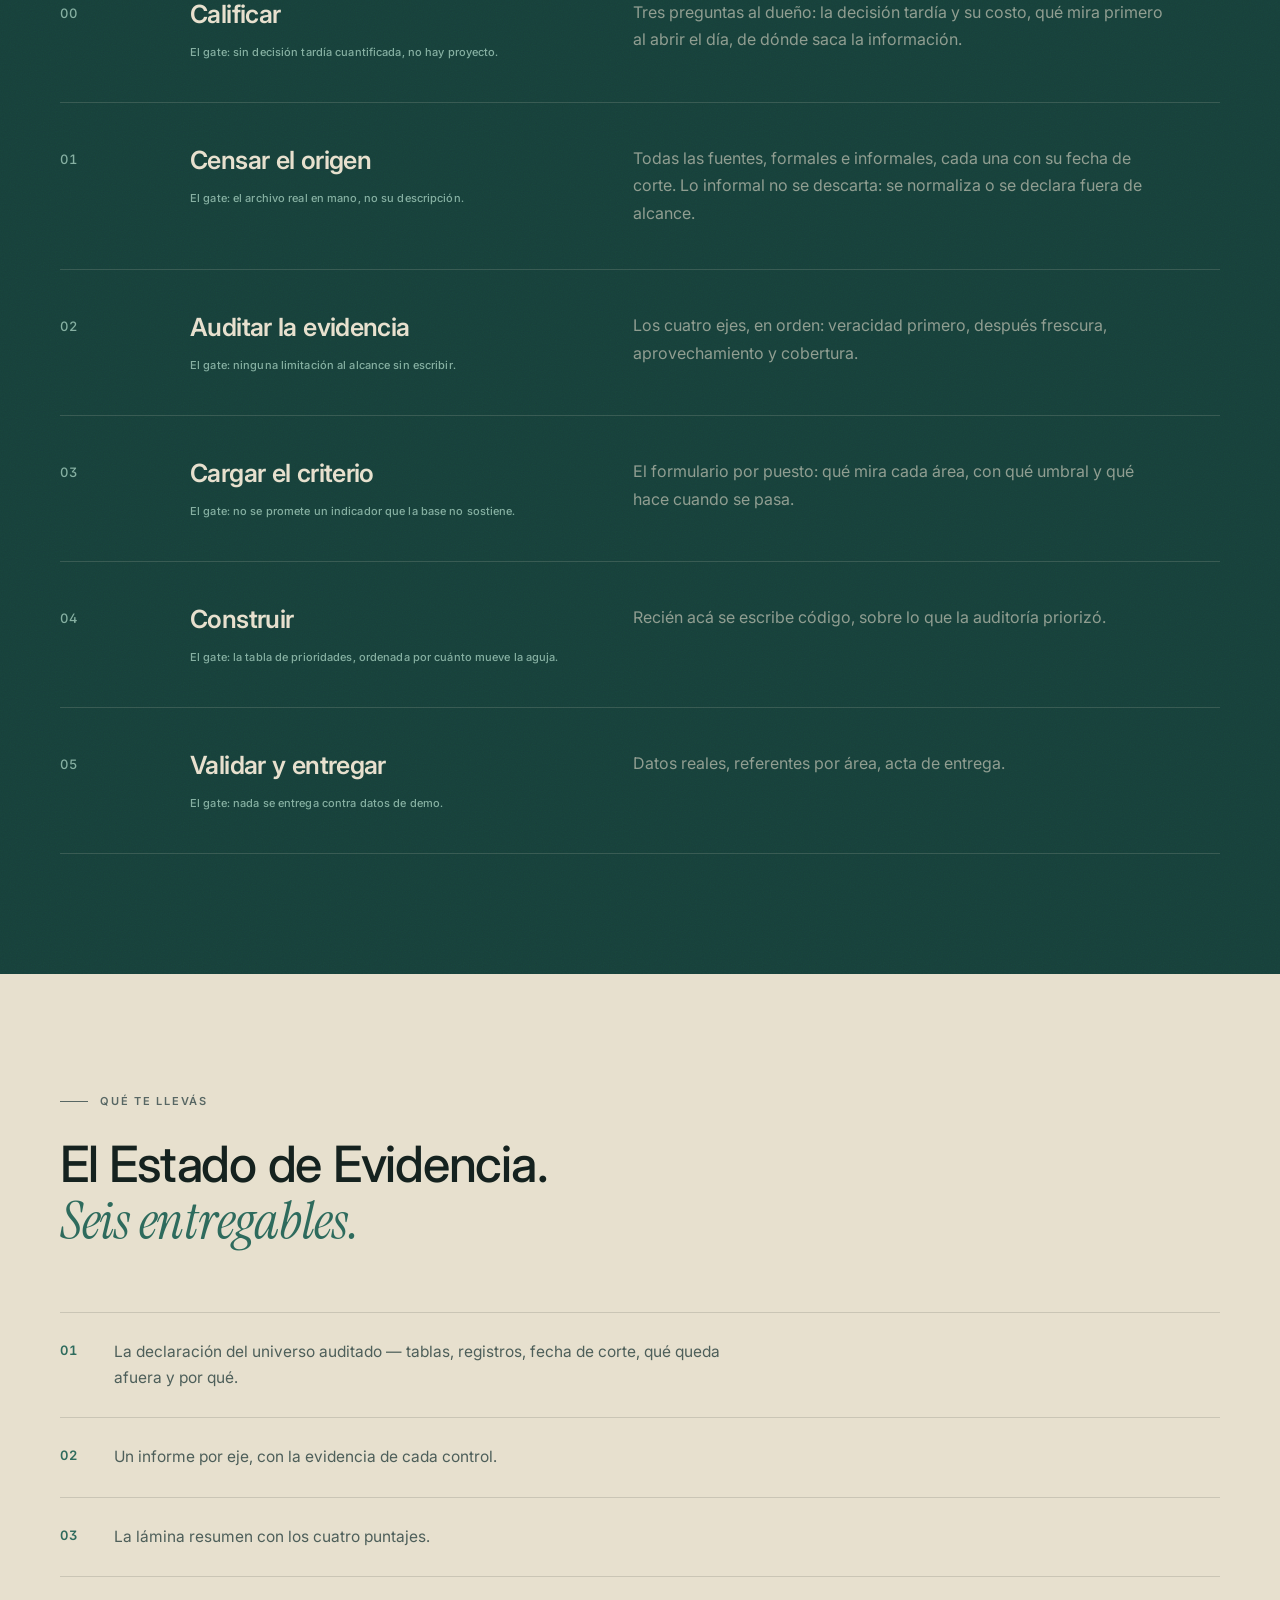
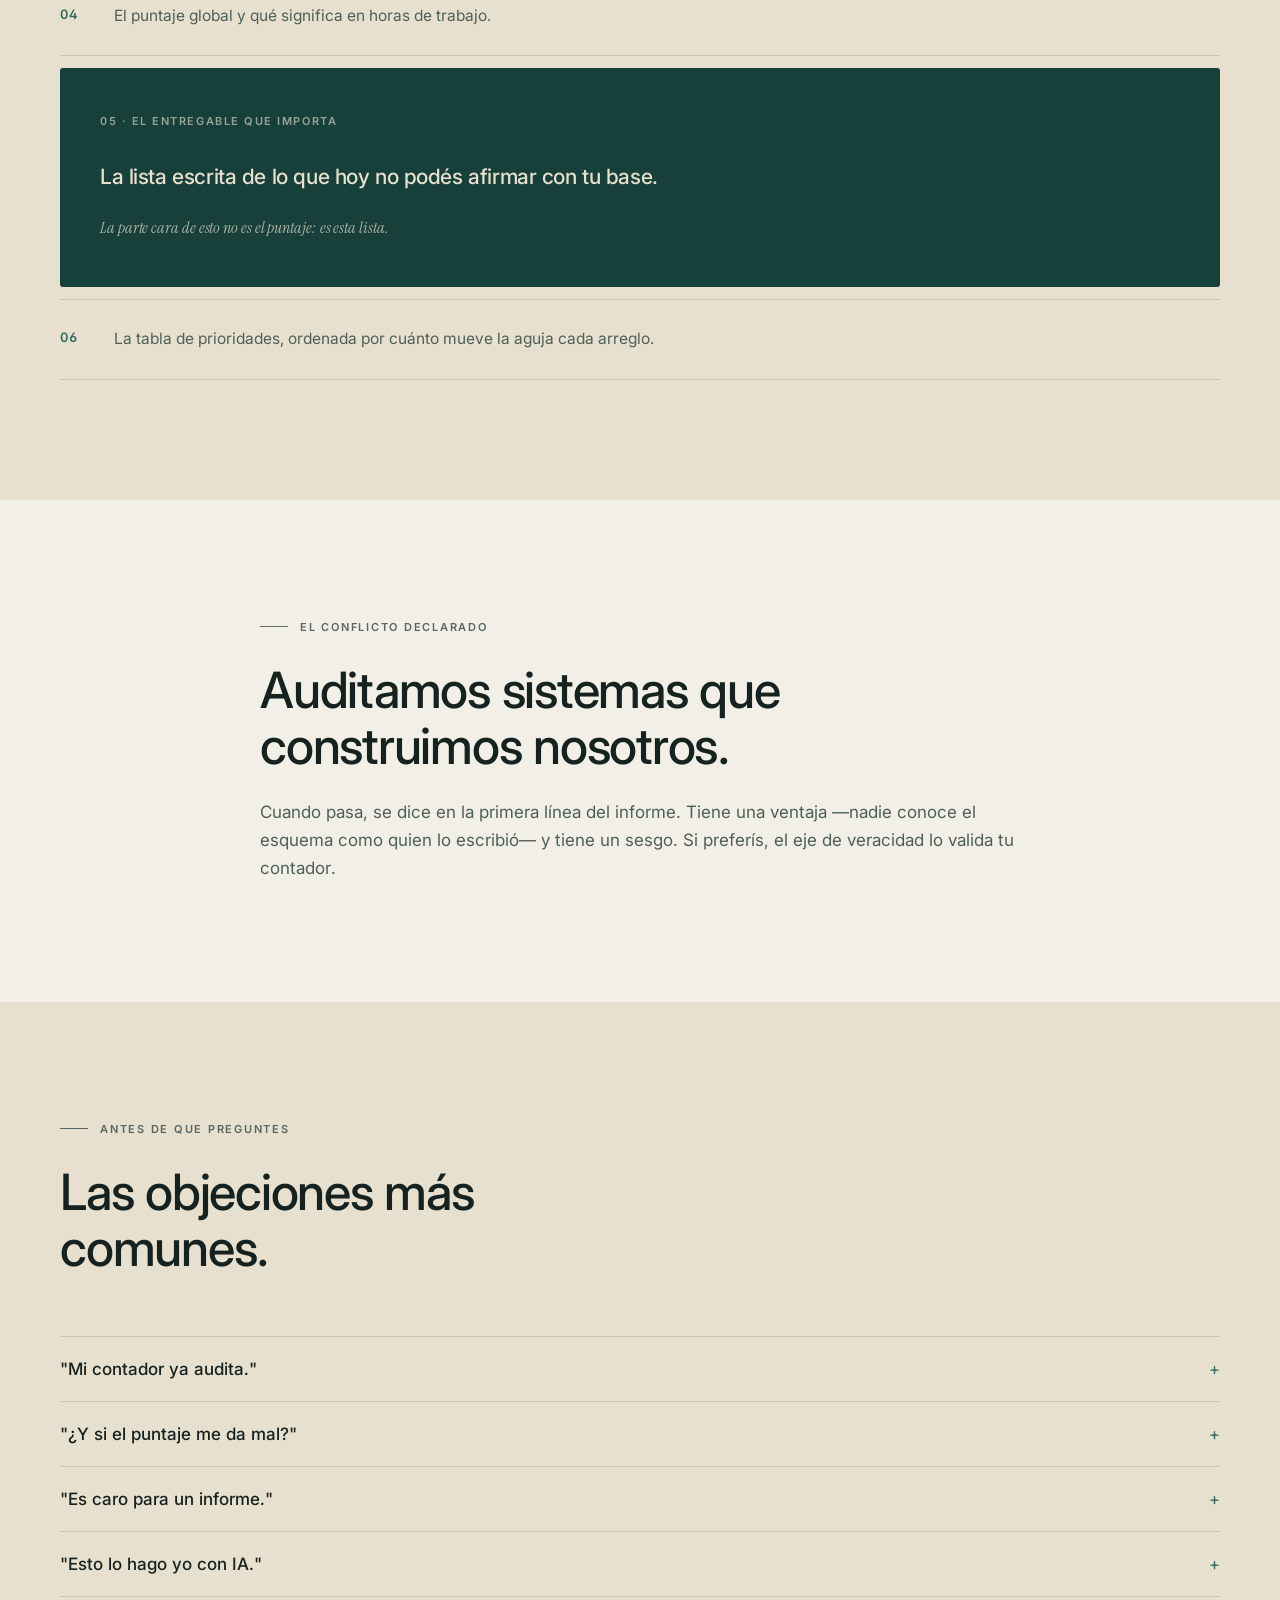
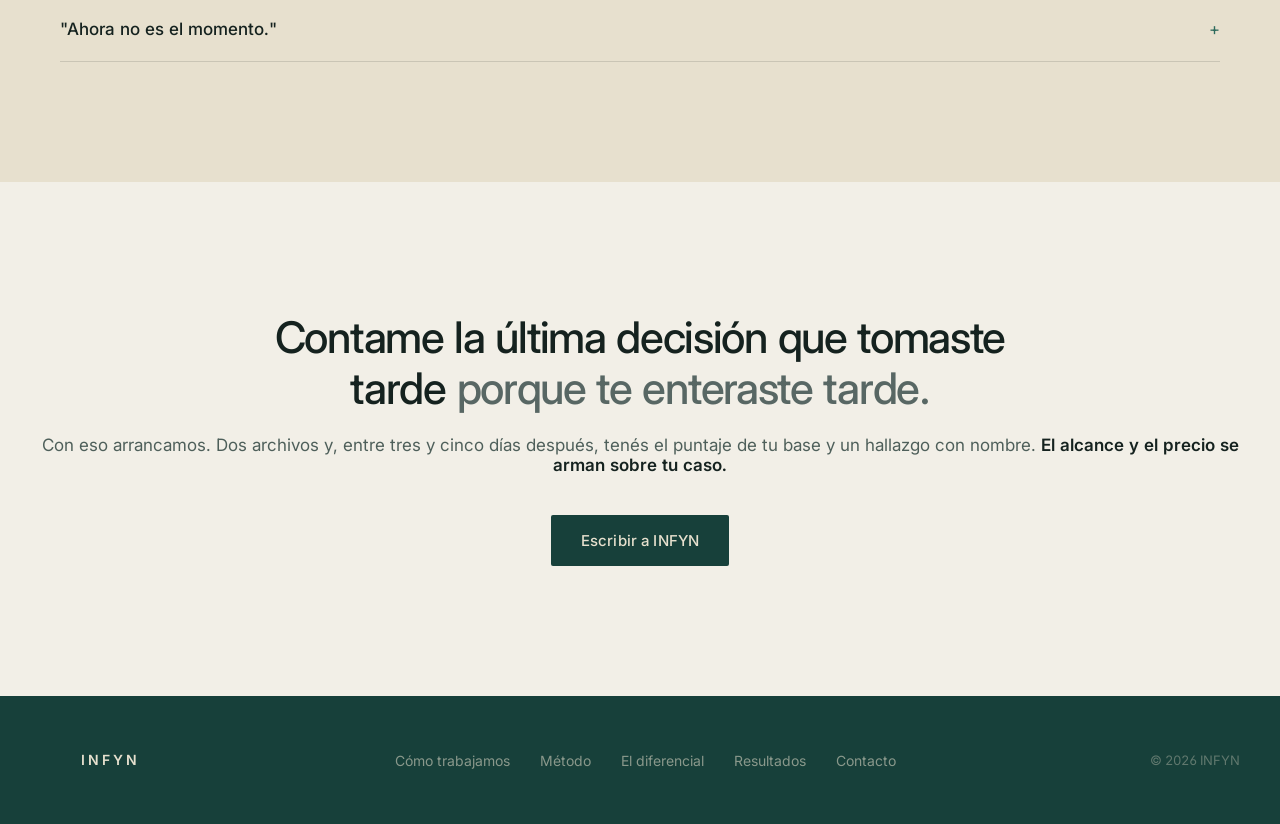
==== commit 9364791a: "fix(sitio): auditoria.html — sin inline styles, entregable 5 sin espacio muerto Co-Authored-By: Clau" ====
--- a/auditoria.html
+++ b/auditoria.html
@@ -29,8 +29,8 @@
 
 
 <!-- ═══ HERO ═══ -->
-<section class="hero grain" style="padding-bottom:100px;">
-  <div class="hero-inner">
+<section class="hero grain">
+  <div class="hero-inner hero-inner-solo">
     <div class="hero-tag">El método</div>
 
     <h1 class="hero-headline">
@@ -163,7 +163,7 @@
 <section class="metodo grain" id="etapas">
   <div class="wrap">
     <div class="eyebrow sobre-verde">Cómo se hace</div>
-    <h2 class="titulo-seccion sobre-verde" style="margin-bottom:76px;">Seis etapas.<br><em class="serif acento-salvia">Ninguna se saltea.</em></h2>
+    <h2 class="titulo-seccion sobre-verde">Seis etapas.<br><em class="serif acento-salvia">Ninguna se saltea.</em></h2>
 
     <div>
       <div class="paso">
@@ -267,7 +267,7 @@
       </li>
     </ol>
 
-    <div class="celda c-verde" style="margin:12px 0;">
+    <div class="celda c-verde entregables-destacado">
       <div class="celda-label">05 · el entregable que importa</div>
       <div>
         <p class="celda-frase">La lista escrita de lo que hoy no podés afirmar con tu base.</p>
@@ -287,10 +287,10 @@
 
 <!-- ═══ EL CONFLICTO DECLARADO ═══ -->
 <section class="escalera">
-  <div class="wrap" style="max-width:760px;">
+  <div class="wrap wrap-angosto">
     <div class="eyebrow">El conflicto declarado</div>
     <h2 class="titulo-seccion titulo-ancho">Auditamos sistemas que construimos nosotros.</h2>
-    <p class="bajada" style="margin-top:24px; max-width:none;">
+    <p class="bajada">
       Cuando pasa, se dice en la primera línea del informe. Tiene una ventaja —nadie conoce
       el esquema como quien lo escribió— y tiene un sesgo. Si preferís, el eje de veracidad
       lo valida tu contador.
@@ -305,7 +305,7 @@
     <div class="eyebrow">Antes de que preguntes</div>
     <h2 class="titulo-seccion">Las objeciones más comunes.</h2>
 
-    <div class="faq" style="margin-top:50px;">
+    <div class="faq">
       <details>
         <summary>"Mi contador ya audita."</summary>
         <p>Tu contador audita los estados. Nosotros auditamos el dato con el que los arma.
--- a/sistema.css
+++ b/sistema.css
@@ -1013,6 +1013,13 @@
     .footer-nav { gap: 20px; }
   }
 
+  /* ═══ AUDITORIA.HTML — layout helpers ═══ */
+  .hero-inner-solo { padding-bottom: 70px; } /* mismo valor que .hero-grid en index.html: hero sin actions/datos necesita su propio respiro inferior */
+  #etapas .titulo-seccion { margin-bottom: 76px; } /* iguala el margen de .metodo-header en index.html */
+  .wrap-angosto { max-width: 760px; }
+  .escalera .bajada { margin-top: 24px; max-width: none; } /* scoped: el único .bajada dentro de .escalera en esta página es el conflicto declarado */
+  .entregables-destacado { margin: 12px 0; min-height: auto; justify-content: flex-start; gap: 20px; }
+
   /* ═══ ENTREGABLES (auditoria.html) ═══ */
   .entregables-lista {
     list-style: none;
